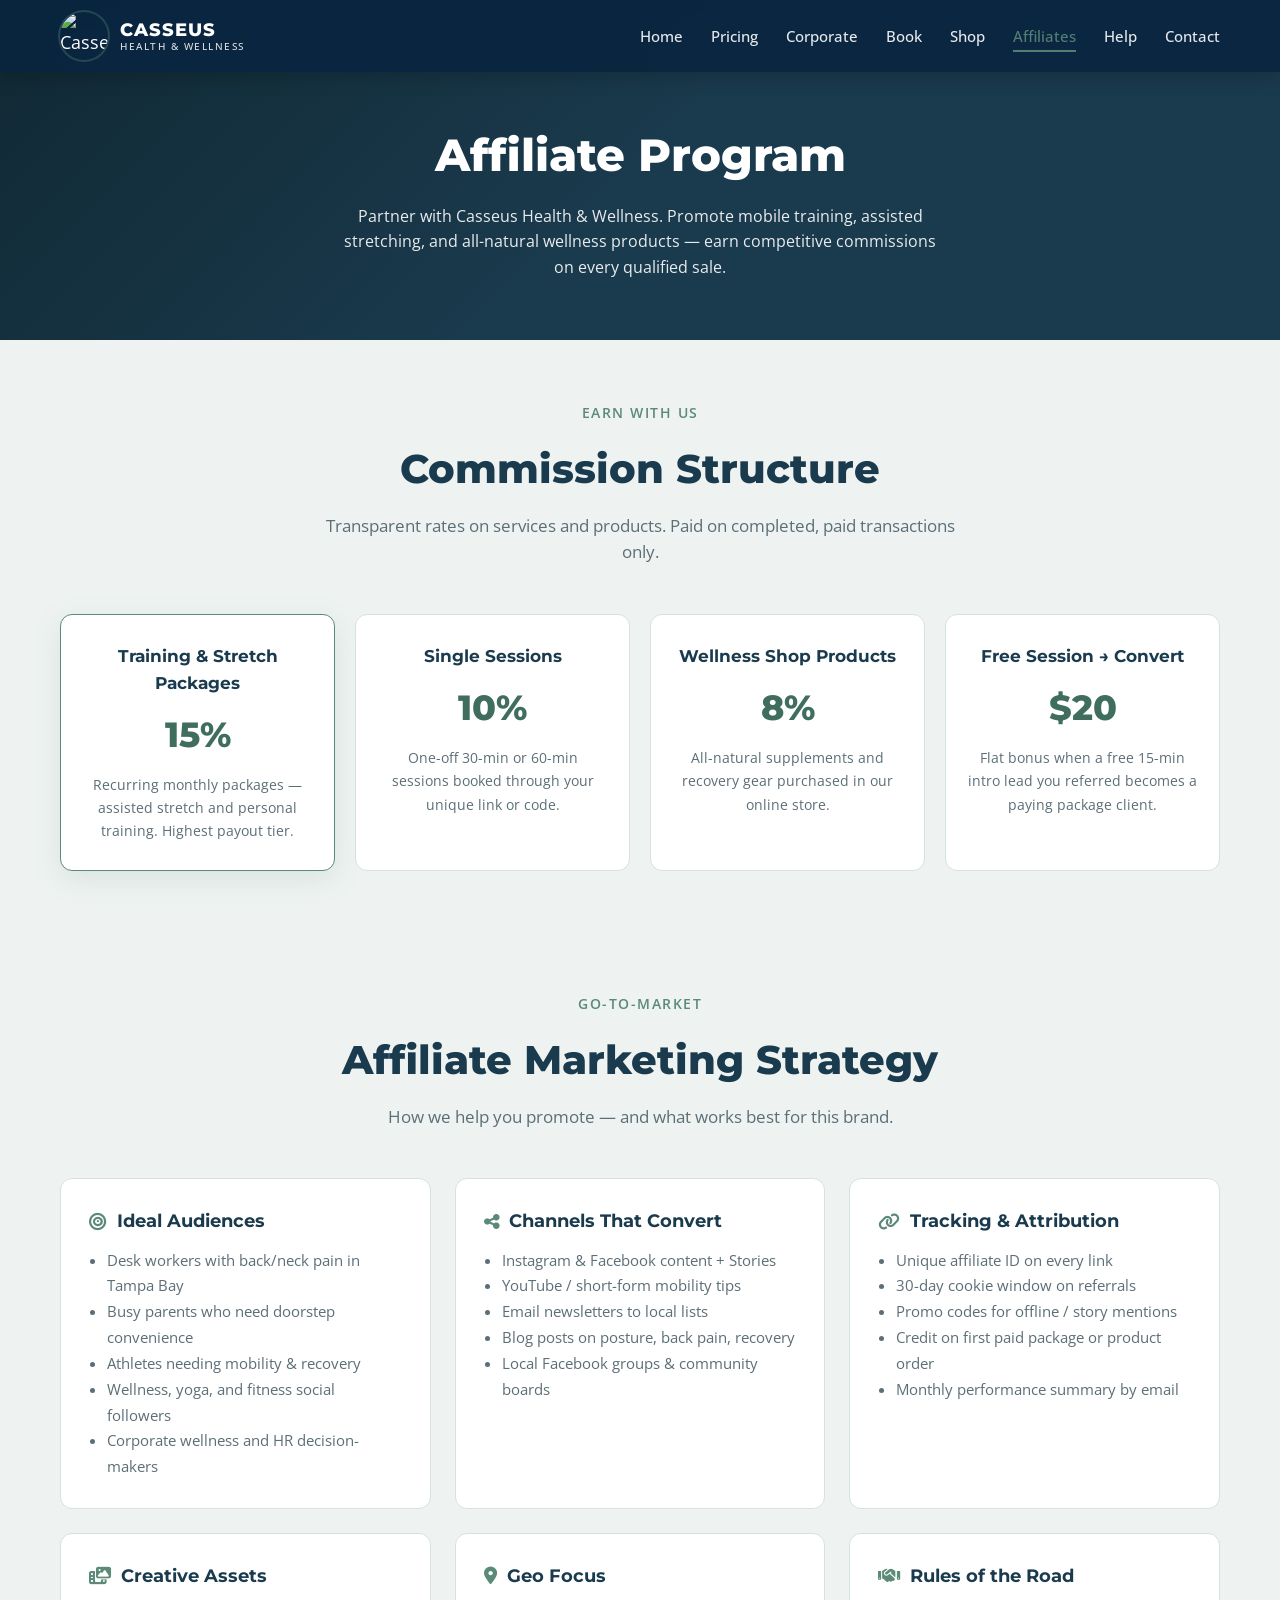
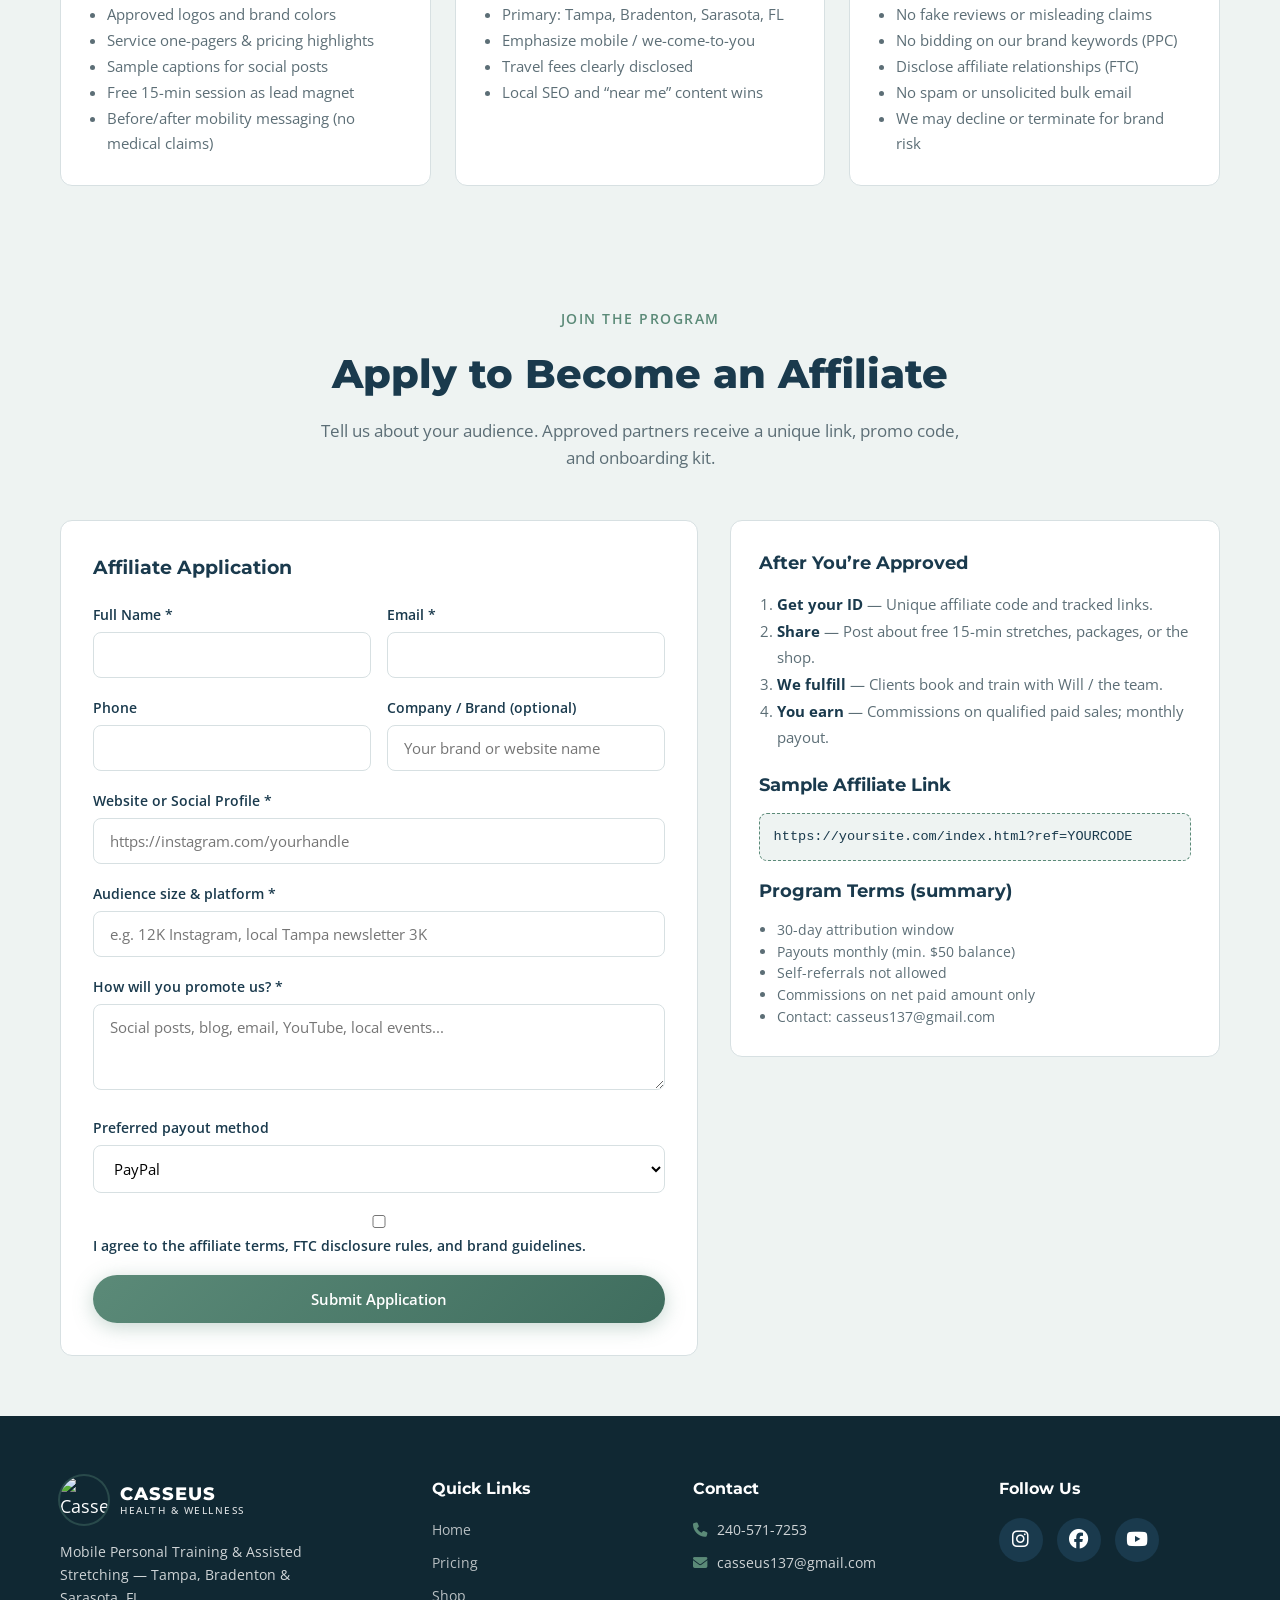
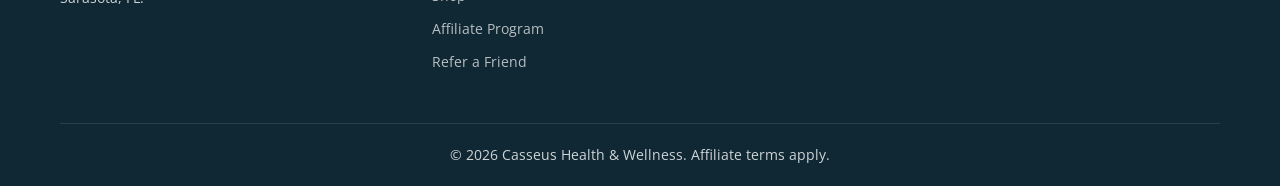
==== affiliate.html @ 6f996c91 "Add files via upload" ====
<!DOCTYPE html>
<html lang="en">
<head>
  <meta charset="UTF-8">
  <meta name="viewport" content="width=device-width, initial-scale=1.0">
  <meta name="theme-color" content="#1a3a4d">
  <title>Affiliate Program | Casseus Health & Wellness</title>
  <meta name="description" content="Join the Casseus Health & Wellness affiliate program. Earn commissions promoting mobile personal training, assisted stretching, and wellness products.">
  <style id="critical-css">
:root{--navy:#1a3a4d;--navy-dark:#102833;--teal:#5b8a78;--teal-dark:#3f6d5e;--green:#6b9a82;--white:#fff;--off-white:#eef3f2;--gray:#64748b;--radius:12px}
*{margin:0;padding:0;box-sizing:border-box}
body{font-family:'Open Sans',system-ui,sans-serif;color:var(--navy);background:var(--off-white);line-height:1.6}
h1,h2,h3,.logo-main{font-family:Montserrat,system-ui,sans-serif}
.container{max-width:1200px;margin:0 auto;padding:0 20px}
.header{position:fixed;top:0;left:0;right:0;z-index:1000;background:rgba(10,37,64,.95);backdrop-filter:blur(12px)}
.header-inner{display:flex;align-items:center;justify-content:space-between;height:72px}
.logo{display:flex;align-items:center;gap:12px;text-decoration:none;color:var(--white)}
.logo-icon{width:42px;height:42px;background:linear-gradient(135deg,var(--teal),var(--green));border-radius:50%;display:flex;align-items:center;justify-content:center}
.logo-main{font-weight:800;font-size:1.15rem;letter-spacing:1px}
.logo-sub{font-size:.65rem;letter-spacing:1.5px;opacity:.85}
.nav{display:flex;gap:20px}
.nav a{color:var(--white);text-decoration:none;font-weight:500;font-size:.9rem}
.nav-toggle{display:none;background:none;border:none;color:var(--white);font-size:1.4rem;cursor:pointer}
@media (max-width:900px){
.nav{display:none;position:absolute;top:72px;left:0;right:0;background:var(--navy);flex-direction:column;padding:20px;gap:16px}
.nav.open{display:flex}
.nav-toggle{display:block}
}
  </style>
  <link rel="preload" href="styles.css" as="style" onload="this.onload=null;this.rel='stylesheet'">
  <noscript><link rel="stylesheet" href="styles.css"></noscript>
  <script>
  (function(){
    var href='styles.css';
    var link=document.querySelector('link[rel="preload"][href="'+href+'"]');
    if(link && !('onload' in link)){
      var l=document.createElement('link');l.rel='stylesheet';l.href=href;document.head.appendChild(l);
    }
  })();
  </script>
  <link rel="preconnect" href="https://fonts.googleapis.com">
  <link rel="preconnect" href="https://fonts.gstatic.com" crossorigin>
  <link rel="preload" href="https://fonts.googleapis.com/css2?family=Montserrat:wght@400;500;600;700;800&family=Open+Sans:wght@400;500;600&display=swap" as="style" onload="this.onload=null;this.rel='stylesheet'">
  <link rel="preload" href="https://cdnjs.cloudflare.com/ajax/libs/font-awesome/6.5.1/css/all.min.css" as="style" onload="this.onload=null;this.rel='stylesheet'">
  <noscript>
    <link href="https://fonts.googleapis.com/css2?family=Montserrat:wght@400;500;600;700;800&family=Open+Sans:wght@400;500;600&display=swap" rel="stylesheet">
    <link rel="stylesheet" href="https://cdnjs.cloudflare.com/ajax/libs/font-awesome/6.5.1/css/all.min.css">
  </noscript>
  <script>
    /* Async CSS fallback when link.onload is not supported */
    (function() {
      function loadStylesheet(href) {
        var l = document.createElement('link');
        l.rel = 'stylesheet';
        l.href = href;
        document.head.appendChild(l);
      }
      var supportsOnload = false;
      try {
        supportsOnload = 'onload' in document.createElement('link');
      } catch (e) {}
      if (!supportsOnload) {
        loadStylesheet('https://fonts.googleapis.com/css2?family=Montserrat:wght@400;500;600;700;800&family=Open+Sans:wght@400;500;600&display=swap');
        loadStylesheet('https://cdnjs.cloudflare.com/ajax/libs/font-awesome/6.5.1/css/all.min.css');
      }
    })();
  </script>
  <style>
    .aff-hero {
      background: linear-gradient(135deg, var(--navy-dark) 0%, var(--navy) 50%, #1a3a4d 100%);
      color: white;
      padding: 120px 0 60px;
      text-align: center;
    }
    .aff-hero h1 { font-size: clamp(2rem, 4vw, 2.8rem); font-weight: 800; margin-bottom: 12px; }
    .aff-hero p { opacity: 0.9; max-width: 600px; margin: 0 auto; }
    .aff-section { padding: 60px 0; }
    .aff-section.alt { background: var(--off-white); }
    .comm-grid {
      display: grid;
      grid-template-columns: repeat(auto-fit, minmax(240px, 1fr));
      gap: 20px;
      margin-top: 32px;
    }
    .comm-card {
      background: white;
      border-radius: var(--radius);
      padding: 28px 22px;
      border: 1px solid var(--gray-light);
      text-align: center;
      transition: var(--transition);
    }
    .comm-card:hover { transform: translateY(-4px); box-shadow: var(--shadow); }
    .comm-card.featured {
      border-color: var(--teal);
      box-shadow: 0 8px 28px rgba(91,138,120,0.15);
    }
    .comm-pct {
      font-family: 'Montserrat', sans-serif;
      font-size: 2.2rem;
      font-weight: 800;
      color: var(--teal-dark);
      margin: 10px 0;
    }
    .comm-card h3 { font-size: 1.05rem; margin-bottom: 6px; }
    .comm-card p { font-size: 0.9rem; color: var(--gray); margin: 0; }
    .strategy-grid {
      display: grid;
      grid-template-columns: repeat(auto-fit, minmax(280px, 1fr));
      gap: 24px;
      margin-top: 32px;
    }
    .strategy-card {
      background: white;
      border-radius: var(--radius);
      padding: 28px;
      border: 1px solid var(--gray-light);
    }
    .strategy-card h3 {
      font-size: 1.1rem;
      margin-bottom: 12px;
      display: flex;
      align-items: center;
      gap: 10px;
    }
    .strategy-card h3 i { color: var(--teal); }
    .strategy-card ul {
      margin: 0;
      padding-left: 18px;
      color: var(--gray);
      font-size: 0.95rem;
      line-height: 1.7;
    }
    .aff-form-wrap {
      display: grid;
      grid-template-columns: 1.3fr 1fr;
      gap: 32px;
      margin-top: 32px;
      align-items: start;
    }
    .aff-form {
      background: white;
      border-radius: var(--radius);
      padding: 32px;
      border: 1px solid var(--gray-light);
    }
    .aff-form h3 { margin-bottom: 20px; }
    .aff-sidebar {
      background: white;
      border-radius: var(--radius);
      padding: 28px;
      border: 1px solid var(--gray-light);
    }
    .aff-sidebar h3 { margin-bottom: 14px; font-size: 1.1rem; }
    .aff-sidebar ol {
      margin: 0 0 20px 18px;
      color: var(--gray);
      font-size: 0.95rem;
      line-height: 1.75;
    }
    .aff-sidebar ol strong { color: var(--navy); }
    .terms-list {
      font-size: 0.85rem;
      color: var(--gray);
      line-height: 1.6;
      margin: 0;
      padding-left: 18px;
    }
    .link-box {
      background: var(--off-white);
      border-radius: 8px;
      padding: 12px 14px;
      font-family: monospace;
      font-size: 0.85rem;
      word-break: break-all;
      border: 1px dashed var(--teal);
      margin: 8px 0 16px;
    }
    @media (max-width: 900px) {
      .aff-form-wrap { grid-template-columns: 1fr; }
    }
  </style>
</head>
<body>
  <header class="header scrolled">
    <div class="container header-inner">
      <a href="index.html" class="logo">
        <div class="logo-icon">
          <img src="assets/logo.jpg" alt="Casseus Health & Wellness logo">
        </div>
        <div class="logo-text">
          <span class="logo-main">CASSEUS</span>
          <span class="logo-sub">HEALTH & WELLNESS</span>
        </div>
      </a>
      <nav class="nav" id="nav">
        <a href="index.html#home">Home</a>
        <a href="index.html#pricing">Pricing</a>
        <a href="index.html#corporate">Corporate</a>
        <a href="index.html#booking">Book</a>
        <a href="store.html">Shop</a>
        <a href="affiliate.html" class="active-page" style="color:var(--teal);">Affiliates</a>
        <a href="index.html#questions">Help</a>
        <a href="index.html#contact">Contact</a>
      </nav>
      <button class="nav-toggle" id="navToggle" aria-label="Toggle menu"><i class="fas fa-bars"></i></button>
    </div>
  </header>

  <section class="aff-hero">
    <div class="container">
      <h1>Affiliate Program</h1>
      <p>Partner with Casseus Health & Wellness. Promote mobile training, assisted stretching, and all-natural wellness products — earn competitive commissions on every qualified sale.</p>
    </div>
  </section>

  <!-- Commissions -->
  <section class="aff-section">
    <div class="container">
      <div class="section-header">
        <span class="section-tag">Earn With Us</span>
        <h2>Commission Structure</h2>
        <p>Transparent rates on services and products. Paid on completed, paid transactions only.</p>
      </div>
      <div class="comm-grid">
        <div class="comm-card featured">
          <h3>Training & Stretch Packages</h3>
          <div class="comm-pct">15%</div>
          <p>Recurring monthly packages — assisted stretch and personal training. Highest payout tier.</p>
        </div>
        <div class="comm-card">
          <h3>Single Sessions</h3>
          <div class="comm-pct">10%</div>
          <p>One-off 30-min or 60-min sessions booked through your unique link or code.</p>
        </div>
        <div class="comm-card">
          <h3>Wellness Shop Products</h3>
          <div class="comm-pct">8%</div>
          <p>All-natural supplements and recovery gear purchased in our online store.</p>
        </div>
        <div class="comm-card">
          <h3>Free Session → Convert</h3>
          <div class="comm-pct">$20</div>
          <p>Flat bonus when a free 15-min intro lead you referred becomes a paying package client.</p>
        </div>
      </div>
    </div>
  </section>

  <!-- Strategy -->
  <section class="aff-section alt">
    <div class="container">
      <div class="section-header">
        <span class="section-tag">Go-To-Market</span>
        <h2>Affiliate Marketing Strategy</h2>
        <p>How we help you promote — and what works best for this brand.</p>
      </div>
      <div class="strategy-grid">
        <div class="strategy-card">
          <h3><i class="fas fa-bullseye"></i> Ideal Audiences</h3>
          <ul>
            <li>Desk workers with back/neck pain in Tampa Bay</li>
            <li>Busy parents who need doorstep convenience</li>
            <li>Athletes needing mobility & recovery</li>
            <li>Wellness, yoga, and fitness social followers</li>
            <li>Corporate wellness and HR decision-makers</li>
          </ul>
        </div>
        <div class="strategy-card">
          <h3><i class="fas fa-share-alt"></i> Channels That Convert</h3>
          <ul>
            <li>Instagram & Facebook content + Stories</li>
            <li>YouTube / short-form mobility tips</li>
            <li>Email newsletters to local lists</li>
            <li>Blog posts on posture, back pain, recovery</li>
            <li>Local Facebook groups & community boards</li>
          </ul>
        </div>
        <div class="strategy-card">
          <h3><i class="fas fa-link"></i> Tracking & Attribution</h3>
          <ul>
            <li>Unique affiliate ID on every link</li>
            <li>30-day cookie window on referrals</li>
            <li>Promo codes for offline / story mentions</li>
            <li>Credit on first paid package or product order</li>
            <li>Monthly performance summary by email</li>
          </ul>
        </div>
        <div class="strategy-card">
          <h3><i class="fas fa-photo-video"></i> Creative Assets</h3>
          <ul>
            <li>Approved logos and brand colors</li>
            <li>Service one-pagers & pricing highlights</li>
            <li>Sample captions for social posts</li>
            <li>Free 15-min session as lead magnet</li>
            <li>Before/after mobility messaging (no medical claims)</li>
          </ul>
        </div>
        <div class="strategy-card">
          <h3><i class="fas fa-map-marker-alt"></i> Geo Focus</h3>
          <ul>
            <li>Primary: Tampa, Bradenton, Sarasota, FL</li>
            <li>Emphasize mobile / we-come-to-you</li>
            <li>Travel fees clearly disclosed</li>
            <li>Local SEO and “near me” content wins</li>
          </ul>
        </div>
        <div class="strategy-card">
          <h3><i class="fas fa-handshake"></i> Rules of the Road</h3>
          <ul>
            <li>No fake reviews or misleading claims</li>
            <li>No bidding on our brand keywords (PPC)</li>
            <li>Disclose affiliate relationships (FTC)</li>
            <li>No spam or unsolicited bulk email</li>
            <li>We may decline or terminate for brand risk</li>
          </ul>
        </div>
      </div>
    </div>
  </section>

  <!-- Apply -->
  <section class="aff-section" id="apply">
    <div class="container">
      <div class="section-header">
        <span class="section-tag">Join the Program</span>
        <h2>Apply to Become an Affiliate</h2>
        <p>Tell us about your audience. Approved partners receive a unique link, promo code, and onboarding kit.</p>
      </div>

      <div class="aff-form-wrap">
        <form id="affiliateForm" class="aff-form">
          <h3>Affiliate Application</h3>
          <div class="form-row">
            <div class="form-group">
              <label for="affName">Full Name *</label>
              <input type="text" id="affName" required>
            </div>
            <div class="form-group">
              <label for="affEmail">Email *</label>
              <input type="email" id="affEmail" required>
            </div>
          </div>
          <div class="form-row">
            <div class="form-group">
              <label for="affPhone">Phone</label>
              <input type="tel" id="affPhone">
            </div>
            <div class="form-group">
              <label for="affCompany">Company / Brand (optional)</label>
              <input type="text" id="affCompany" placeholder="Your brand or website name">
            </div>
          </div>
          <div class="form-group">
            <label for="affWebsite">Website or Social Profile *</label>
            <input type="url" id="affWebsite" required placeholder="https://instagram.com/yourhandle">
          </div>
          <div class="form-group">
            <label for="affAudience">Audience size & platform *</label>
            <input type="text" id="affAudience" required placeholder="e.g. 12K Instagram, local Tampa newsletter 3K">
          </div>
          <div class="form-group">
            <label for="affPromote">How will you promote us? *</label>
            <textarea id="affPromote" rows="3" required placeholder="Social posts, blog, email, YouTube, local events..."></textarea>
          </div>
          <div class="form-group">
            <label for="affPayment">Preferred payout method</label>
            <select id="affPayment">
              <option value="PayPal">PayPal</option>
              <option value="Venmo">Venmo</option>
              <option value="Zelle">Zelle</option>
              <option value="Check">Check by mail</option>
            </select>
          </div>
          <div class="form-group">
            <label>
              <input type="checkbox" id="affAgree" required>
              I agree to the affiliate terms, FTC disclosure rules, and brand guidelines.
            </label>
          </div>
          <button type="submit" class="btn btn-primary btn-block">Submit Application</button>
        </form>

        <div class="aff-sidebar">
          <h3>After You’re Approved</h3>
          <ol>
            <li><strong>Get your ID</strong> — Unique affiliate code and tracked links.</li>
            <li><strong>Share</strong> — Post about free 15-min stretches, packages, or the shop.</li>
            <li><strong>We fulfill</strong> — Clients book and train with Will / the team.</li>
            <li><strong>You earn</strong> — Commissions on qualified paid sales; monthly payout.</li>
          </ol>
          <h3>Sample Affiliate Link</h3>
          <div class="link-box" id="sampleLink">https://yoursite.com/index.html?ref=YOURCODE</div>
          <h3>Program Terms (summary)</h3>
          <ul class="terms-list">
            <li>30-day attribution window</li>
            <li>Payouts monthly (min. $50 balance)</li>
            <li>Self-referrals not allowed</li>
            <li>Commissions on net paid amount only</li>
            <li>Contact: casseus137@gmail.com</li>
          </ul>
        </div>
      </div>
    </div>
  </section>

  <footer class="footer">
    <div class="container">
      <div class="footer-grid">
        <div class="footer-brand">
          <div class="logo">
            <div class="logo-icon">
          <img src="assets/logo.jpg" alt="Casseus Health & Wellness logo">
        </div>
            <div class="logo-text">
              <span class="logo-main">CASSEUS</span>
              <span class="logo-sub">HEALTH & WELLNESS</span>
            </div>
          </div>
          <p>Mobile Personal Training & Assisted Stretching — Tampa, Bradenton & Sarasota, FL.</p>
        </div>
        <div class="footer-links">
          <h4>Quick Links</h4>
          <a href="index.html">Home</a>
          <a href="index.html#pricing">Pricing</a>
          <a href="store.html">Shop</a>
          <a href="affiliate.html">Affiliate Program</a>
          <a href="index.html#referral">Refer a Friend</a>
        </div>
        <div class="footer-contact">
          <h4>Contact</h4>
          <p><i class="fas fa-phone"></i> <a href="tel:2405717253">240-571-7253</a></p>
          <p><i class="fas fa-envelope"></i> <a href="mailto:casseus137@gmail.com">casseus137@gmail.com</a></p>
        </div>
        <div class="footer-social">
          <h4>Follow Us</h4>
          <div class="social-links">
            <a href="https://www.instagram.com/casseus_healthwellness" target="_blank" rel="noopener"><i class="fab fa-instagram"></i></a>
            <a href="https://www.facebook.com/share/14dT8uuVjNz/" target="_blank" rel="noopener"><i class="fab fa-facebook"></i></a>
            <a href="https://youtube.com/@willcasseus576" target="_blank" rel="noopener"><i class="fab fa-youtube"></i></a>
          </div>
        </div>
      </div>
      <div class="footer-bottom">
        <p>&copy; 2026 Casseus Health & Wellness. Affiliate terms apply.</p>
      </div>
    </div>
  </footer>

  <div class="toast" id="toast"></div>

  <script>
  (function () {
    const navToggle = document.getElementById('navToggle');
    const nav = document.getElementById('nav');
    if (navToggle) navToggle.addEventListener('click', () => nav.classList.toggle('open'));

    function showToast(msg, type) {
      const t = document.getElementById('toast');
      t.textContent = msg;
      t.className = 'toast show ' + (type || 'success');
      setTimeout(() => t.classList.remove('show'), 4000);
    }

    // Capture ?ref= on any page visit (store for attribution)
    const params = new URLSearchParams(window.location.search);
    const ref = params.get('ref');
    if (ref) {
      localStorage.setItem('casseus_affiliate_ref', ref);
      localStorage.setItem('casseus_affiliate_ref_time', Date.now().toString());
    }

    const form = document.getElementById('affiliateForm');
    form.addEventListener('submit', function (e) {
      e.preventDefault();
      if (!document.getElementById('affAgree').checked) {
        showToast('Please agree to the affiliate terms.', 'error');
        return;
      }
      const name = document.getElementById('affName').value.trim();
      const email = document.getElementById('affEmail').value.trim();
      const code = (name.replace(/[^a-zA-Z]/g, '').substring(0, 5) + Math.random().toString(36).substring(2, 5)).toUpperCase();

      const app = {
        name,
        email,
        phone: document.getElementById('affPhone').value.trim(),
        company: document.getElementById('affCompany').value.trim(),
        website: document.getElementById('affWebsite').value.trim(),
        audience: document.getElementById('affAudience').value.trim(),
        promote: document.getElementById('affPromote').value.trim(),
        payment: document.getElementById('affPayment').value,
        affiliateCode: code,
        status: 'pending_review',
        appliedAt: new Date().toISOString()
      };

      const apps = JSON.parse(localStorage.getItem('casseus_affiliate_apps') || '[]');
      apps.push(app);
      localStorage.setItem('casseus_affiliate_apps', JSON.stringify(apps));

      document.getElementById('sampleLink').textContent =
        window.location.origin + window.location.pathname.replace('affiliate.html', 'index.html') + '?ref=' + code;

      form.reset();
      showToast('Application submitted! Your provisional code is ' + code + '. We’ll review and email ' + email + '.');
    });
  })();
  </script>
</body>
</html>
---- styles.css ----
:root {
  --navy: #1a3a4d;
  --navy-dark: #102833;
  --navy-light: #2c5163;
  --teal: #5b8a78;
  --teal-dark: #3f6d5e;
  --green: #6b9a82;
  --lime: #8fb89c;
  --white: #ffffff;
  --off-white: #eef3f2;
  --gray: #5c6e76;
  --gray-light: #d7e0e2;
  --red: #ef4444;
  --shadow: 0 10px 40px rgba(16, 40, 51, 0.16);
  --radius: 12px;
  --transition: all 0.3s ease;
}

* {
  margin: 0;
  padding: 0;
  box-sizing: border-box;
}

html {
  scroll-behavior: smooth;
  scroll-padding-top: 88px;
}

body {
  font-family: 'Open Sans', system-ui, sans-serif;
  color: var(--navy);
  background: var(--off-white);
  line-height: 1.6;
  overflow-x: hidden;
}

h1, h2, h3, h4, .logo-main, .price-amount, .stat-num {
  font-family: 'Montserrat', sans-serif;
}

.container {
  max-width: 1200px;
  margin: 0 auto;
  padding: 0 20px;
}

/* Header */
.header {
  position: fixed;
  top: 0;
  left: 0;
  right: 0;
  z-index: 1000;
  background: rgba(10, 37, 64, 0.95);
  backdrop-filter: blur(12px);
  transition: var(--transition);
}

.header.scrolled {
  box-shadow: 0 4px 20px rgba(0,0,0,0.2);
}

.header-inner {
  display: flex;
  align-items: center;
  justify-content: space-between;
  height: 72px;
}

.logo {
  display: flex;
  align-items: center;
  gap: 12px;
  text-decoration: none;
  color: var(--white);
}

.logo-icon {
  width: 48px;
  height: 48px;
  background: transparent;
  border-radius: 50%;
  display: flex;
  align-items: center;
  justify-content: center;
  font-size: 1.1rem;
  overflow: hidden;
  flex-shrink: 0;
  box-shadow: 0 0 0 2px rgba(91, 138, 120, 0.35);
}
.logo-icon img {
  width: 100%;
  height: 100%;
  object-fit: cover;
  display: block;
}

.logo-text {
  display: flex;
  flex-direction: column;
  line-height: 1.15;
}

.logo-main {
  font-weight: 800;
  font-size: 1.15rem;
  letter-spacing: 1px;
}

.logo-sub {
  font-size: 0.65rem;
  letter-spacing: 1.5px;
  opacity: 0.85;
  font-weight: 500;
}

.nav {
  display: flex;
  gap: 28px;
}

.nav a {
  color: var(--white);
  text-decoration: none;
  font-weight: 500;
  font-size: 0.95rem;
  opacity: 0.9;
  transition: var(--transition);
  position: relative;
}

.nav a:hover {
  opacity: 1;
  color: var(--teal);
}

.nav a::after {
  content: '';
  position: absolute;
  bottom: -4px;
  left: 0;
  width: 0;
  height: 2px;
  background: var(--teal);
  transition: width 0.3s;
}

.nav a.active-page {
  color: var(--teal);
}
.nav a.active-page::after {
  width: 100%;
}

.nav a:hover::after {
  width: 100%;
}

.nav-toggle {
  display: none;
  background: none;
  border: none;
  color: var(--white);
  font-size: 1.4rem;
  cursor: pointer;
}

/* Hero */
.hero {
  min-height: 100vh;
  background: linear-gradient(135deg, var(--navy-dark) 0%, var(--navy) 50%, #1a3a4d 100%);
  display: flex;
  align-items: center;
  position: relative;
  padding-top: 72px;
  overflow: hidden;
}

/* LCP: real <img> instead of CSS background — discoverable + preloadable */
.hero-bg-picture {
  position: absolute;
  top: 0;
  right: 0;
  width: 50%;
  height: 100%;
  margin: 0;
  z-index: 1;
  pointer-events: none;
}

.hero-bg-img {
  width: 100%;
  height: 100%;
  object-fit: cover;
  object-position: center;
  opacity: 0.15;
  mask-image: linear-gradient(to left, black, transparent);
  -webkit-mask-image: linear-gradient(to left, black, transparent);
}

.hero::before {
  content: none;
}

@media (max-width: 768px) {
  .hero-bg-picture {
    width: 100%;
    opacity: 1;
  }
  .hero-bg-img {
    opacity: 0.12;
    mask-image: linear-gradient(to top, black 20%, transparent 70%);
    -webkit-mask-image: linear-gradient(to top, black 20%, transparent 70%);
  }
}

.hero-content {
  position: relative;
  z-index: 2;
  max-width: 700px;
  padding: 60px 0;
}

.hero-badge {
  display: inline-block;
  background: rgba(91, 138, 120, 0.15);
  border: 1px solid rgba(91, 138, 120, 0.4);
  color: var(--teal);
  padding: 8px 16px;
  border-radius: 50px;
  font-size: 0.85rem;
  font-weight: 600;
  margin-bottom: 24px;
  letter-spacing: 0.5px;
}

.hero h1 {
  font-size: clamp(2.4rem, 5vw, 3.8rem);
  font-weight: 800;
  color: var(--white);
  line-height: 1.15;
  margin-bottom: 20px;
}

.highlight {
  color: var(--teal);
}

.hero-sub {
  font-size: 1.15rem;
  color: rgba(255,255,255,0.85);
  margin-bottom: 32px;
  max-width: 540px;
}

.hero-cta {
  display: flex;
  flex-wrap: wrap;
  gap: 16px;
  margin-bottom: 48px;
}

.btn {
  display: inline-flex;
  align-items: center;
  justify-content: center;
  gap: 8px;
  padding: 14px 28px;
  border-radius: 50px;
  font-weight: 600;
  font-size: 0.95rem;
  text-decoration: none;
  border: none;
  cursor: pointer;
  transition: var(--transition);
  font-family: inherit;
}

.btn-primary {
  background: linear-gradient(135deg, var(--teal), var(--teal-dark));
  color: var(--white);
  box-shadow: 0 4px 20px rgba(91, 138, 120, 0.35);
}

.btn-primary:hover {
  transform: translateY(-2px);
  box-shadow: 0 8px 30px rgba(91, 138, 120, 0.45);
}

.btn-outline {
  background: transparent;
  color: var(--white);
  border: 2px solid rgba(255,255,255,0.4);
}

.btn-outline:hover {
  border-color: var(--teal);
  color: var(--teal);
}

.btn-block {
  width: 100%;
}

.btn-lg {
  padding: 18px 40px;
  font-size: 1.1rem;
}

.hero-stats {
  display: flex;
  gap: 40px;
  flex-wrap: wrap;
}

.stat {
  display: flex;
  flex-direction: column;
}

.stat-num {
  font-size: 1.5rem;
  font-weight: 700;
  color: var(--teal);
}

.stat-label {
  font-size: 0.85rem;
  color: rgba(255,255,255,0.7);
}

/* Sections */
section {
  padding: 80px 0;
}

.section-header {
  text-align: center;
  max-width: 640px;
  margin: 0 auto 48px;
}

.section-tag {
  display: inline-block;
  color: var(--teal);
  font-weight: 600;
  font-size: 0.9rem;
  letter-spacing: 1.5px;
  text-transform: uppercase;
  margin-bottom: 12px;
}

.section-header h2 {
  font-size: clamp(1.8rem, 4vw, 2.5rem);
  font-weight: 800;
  color: var(--navy);
  margin-bottom: 12px;
}

.section-header p {
  color: var(--gray);
  font-size: 1.05rem;
}

/* Services */
.services {
  background: var(--white);
}

.services-grid {
  display: grid;
  grid-template-columns: repeat(auto-fit, minmax(300px, 1fr));
  gap: 24px;
}

.service-card {
  background: var(--off-white);
  border-radius: var(--radius);
  padding: 32px 28px;
  transition: var(--transition);
  border: 1px solid transparent;
}

.service-card:hover {
  transform: translateY(-6px);
  box-shadow: var(--shadow);
  border-color: rgba(91, 138, 120, 0.2);
  background: var(--white);
}

.service-icon {
  width: 56px;
  height: 56px;
  background: linear-gradient(135deg, rgba(91,138,120,0.15), rgba(76,175,80,0.15));
  border-radius: 14px;
  display: flex;
  align-items: center;
  justify-content: center;
  font-size: 1.4rem;
  color: var(--teal);
  margin-bottom: 20px;
}

.service-card h3 {
  font-size: 1.15rem;
  font-weight: 700;
  margin-bottom: 10px;
  color: var(--navy);
}

.service-card p {
  color: var(--gray);
  font-size: 0.95rem;
}

/* Promo */
.promo {
  background: linear-gradient(135deg, var(--navy) 0%, #1a3a4d 100%);
  color: var(--white);
  padding: 60px 0;
}

.promo-inner {
  display: grid;
  grid-template-columns: 1fr 1fr;
  gap: 40px;
  align-items: center;
}

.promo-content h2 {
  font-size: clamp(1.6rem, 3vw, 2.2rem);
  font-weight: 800;
  margin-bottom: 16px;
}

.promo-content p {
  opacity: 0.9;
  margin-bottom: 20px;
}

.promo-list {
  list-style: none;
  margin-bottom: 28px;
}

.promo-list li {
  display: flex;
  align-items: center;
  gap: 10px;
  margin-bottom: 10px;
  font-size: 0.95rem;
}

.promo-list i {
  color: var(--teal);
}

.promo-image picture { display: block; }
.promo-image img {
  width: 100%;
  border-radius: var(--radius);
  box-shadow: 0 20px 50px rgba(0,0,0,0.3);
}

/* Pricing */
.pricing {
  background: var(--off-white);
}

.travel-notice {
  display: flex;
  align-items: flex-start;
  gap: 16px;
  background: rgba(91, 138, 120, 0.08);
  border: 1px solid rgba(91, 138, 120, 0.25);
  border-radius: var(--radius);
  padding: 18px 24px;
  margin-bottom: 36px;
  font-size: 0.95rem;
}

.travel-notice i {
  color: var(--teal);
  font-size: 1.3rem;
  margin-top: 2px;
}

.travel-notice .free {
  color: var(--green);
  font-weight: 700;
}

.travel-notice .fee {
  color: var(--red);
  font-weight: 700;
}

.pricing-tabs {
  display: flex;
  flex-wrap: wrap;
  gap: 10px;
  justify-content: center;
  margin-bottom: 36px;
}

.tab-btn {
  padding: 12px 22px;
  border-radius: 50px;
  border: 2px solid var(--gray-light);
  background: var(--white);
  color: var(--navy);
  font-weight: 600;
  font-size: 0.9rem;
  cursor: pointer;
  transition: var(--transition);
  font-family: inherit;
}

.tab-btn:hover,
.tab-btn.active {
  background: var(--navy);
  color: var(--white);
  border-color: var(--navy);
}

.tab-content {
  display: none;
}

.tab-content.active {
  display: block;
  animation: fadeIn 0.4s ease;
}

@keyframes fadeIn {
  from { opacity: 0; transform: translateY(10px); }
  to { opacity: 1; transform: translateY(0); }
}

.tab-title {
  text-align: center;
  font-size: 1.25rem;
  margin-bottom: 28px;
  color: var(--navy);
}

.tab-title span {
  font-weight: 400;
  color: var(--gray);
  font-size: 0.95rem;
}

.pricing-grid {
  display: grid;
  grid-template-columns: repeat(auto-fit, minmax(220px, 1fr));
  gap: 20px;
  margin-bottom: 24px;
}

.price-card {
  background: var(--white);
  border-radius: var(--radius);
  padding: 28px 20px;
  text-align: center;
  border: 2px solid var(--gray-light);
  transition: var(--transition);
  position: relative;
}

.price-card:hover {
  border-color: var(--teal);
  transform: translateY(-4px);
  box-shadow: var(--shadow);
}

.price-card.popular {
  border-color: var(--teal);
  box-shadow: 0 8px 30px rgba(91, 138, 120, 0.2);
}

.popular-badge {
  position: absolute;
  top: -12px;
  left: 50%;
  transform: translateX(-50%);
  background: linear-gradient(135deg, var(--teal), var(--green));
  color: white;
  font-size: 0.75rem;
  font-weight: 700;
  padding: 4px 14px;
  border-radius: 20px;
  letter-spacing: 0.5px;
}

.price-freq {
  font-weight: 700;
  font-size: 1.1rem;
  color: var(--navy);
}

.price-label {
  color: var(--teal);
  font-weight: 600;
  font-size: 0.9rem;
  margin-bottom: 8px;
}

.price-sessions {
  font-size: 0.8rem;
  color: var(--gray);
  margin-bottom: 12px;
}

.price-amount {
  font-size: 2rem;
  font-weight: 800;
  color: var(--navy);
  line-height: 1.2;
}

.price-amount span {
  font-size: 0.95rem;
  font-weight: 500;
  color: var(--gray);
}

.price-per {
  font-size: 0.9rem;
  color: var(--gray);
  margin: 6px 0 10px;
}

.price-save {
  font-size: 0.85rem;
  font-weight: 600;
  color: var(--green);
  margin-bottom: 18px;
  min-height: 20px;
}

.price-card .btn {
  width: 100%;
  padding: 12px;
  font-size: 0.9rem;
}

.single-session {
  text-align: center;
  color: var(--gray);
  margin-top: 12px;
  font-size: 0.95rem;
}

.pricing-note {
  background: var(--white);
  border-radius: var(--radius);
  padding: 28px 32px;
  margin-top: 40px;
  border-left: 4px solid var(--teal);
}

.pricing-note h4 {
  margin-bottom: 16px;
  font-size: 1.1rem;
}

.pricing-note ul {
  list-style: none;
}

.pricing-note li {
  margin-bottom: 12px;
  padding-left: 0;
  font-size: 0.95rem;
  color: var(--gray);
}

.pricing-note strong {
  color: var(--navy);
}

/* Booking */
.booking {
  background: var(--white);
}

.booking-wrapper {
  display: grid;
  grid-template-columns: 1.4fr 1fr;
  gap: 32px;
  align-items: start;
}

.booking-form-card {
  background: var(--off-white);
  border-radius: var(--radius);
  padding: 36px;
  border: 1px solid var(--gray-light);
}

.form-group {
  margin-bottom: 18px;
}

.form-row {
  display: grid;
  grid-template-columns: 1fr 1fr;
  gap: 16px;
}

label {
  display: block;
  font-weight: 600;
  font-size: 0.9rem;
  margin-bottom: 6px;
  color: var(--navy);
}

input, select, textarea {
  width: 100%;
  padding: 12px 16px;
  border: 1.5px solid var(--gray-light);
  border-radius: 8px;
  font-size: 0.95rem;
  font-family: inherit;
  transition: var(--transition);
  background: var(--white);
}

input:focus, select:focus, textarea:focus {
  outline: none;
  border-color: var(--teal);
  box-shadow: 0 0 0 3px rgba(91, 138, 120, 0.15);
}

.travel-summary {
  background: rgba(91,138,120,0.1);
  border-radius: 8px;
  padding: 12px 16px;
  margin-bottom: 20px;
  font-size: 0.9rem;
  display: none;
}

.travel-summary.visible {
  display: block;
}

.payment-section {
  background: var(--white);
  border-radius: 8px;
  padding: 20px;
  margin-bottom: 20px;
  border: 1px solid var(--gray-light);
}

.payment-section h4 {
  margin-bottom: 8px;
}

.payment-note {
  font-size: 0.85rem;
  color: var(--gray);
  margin-bottom: 16px;
}

.booking-sidebar {
  display: flex;
  flex-direction: column;
  gap: 20px;
}

.sidebar-card {
  background: var(--off-white);
  border-radius: var(--radius);
  padding: 24px;
  border: 1px solid var(--gray-light);
}

.sidebar-card h3 {
  font-size: 1.05rem;
  margin-bottom: 16px;
  display: flex;
  align-items: center;
  gap: 8px;
}

.sidebar-card h3 i {
  color: var(--teal);
}

.empty-state {
  color: var(--gray);
  font-size: 0.9rem;
}

.booking-item {
  background: var(--white);
  border-radius: 8px;
  padding: 14px;
  margin-bottom: 10px;
  border-left: 3px solid var(--teal);
  font-size: 0.9rem;
}

.booking-item strong {
  display: block;
  margin-bottom: 4px;
}

.booking-item .meta {
  color: var(--gray);
  font-size: 0.85rem;
}

.avail-notes {
  list-style: none;
  font-size: 0.9rem;
  color: var(--gray);
}

.avail-notes li {
  padding: 6px 0;
  border-bottom: 1px solid var(--gray-light);
}

.avail-notes li:last-child {
  border-bottom: none;
}

.contact-card a {
  color: var(--navy);
  text-decoration: none;
  font-weight: 500;
}

.contact-card a:hover {
  color: var(--teal);
}

.contact-card p {
  margin-bottom: 8px;
}

/* About */
.about {
  background: var(--off-white);
}

.about-grid {
  display: grid;
  grid-template-columns: 1fr 1fr;
  gap: 48px;
  align-items: center;
}

.about-content .section-tag {
  display: block;
}

.about-content h2 {
  font-size: 2.2rem;
  font-weight: 800;
  margin-bottom: 4px;
}

.about-title {
  color: var(--teal);
  font-weight: 600;
  margin-bottom: 20px;
}

.about-content p {
  color: var(--gray);
  margin-bottom: 16px;
}

.about-creds {
  display: flex;
  flex-direction: column;
  gap: 8px;
  margin: 24px 0;
  font-size: 0.9rem;
  font-weight: 500;
}

.about-creds i {
  color: var(--teal);
  margin-right: 8px;
}

.social-links {
  display: flex;
  gap: 14px;
}

.social-links a {
  width: 44px;
  height: 44px;
  border-radius: 50%;
  background: var(--navy);
  color: var(--white);
  display: flex;
  align-items: center;
  justify-content: center;
  font-size: 1.2rem;
  transition: var(--transition);
  text-decoration: none;
}

.social-links a:hover {
  background: var(--teal);
  transform: translateY(-3px);
}

.about-images {
  position: relative;
}

.about-img {
  border-radius: var(--radius);
  box-shadow: var(--shadow);
}

.about-img.main {
  width: 100%;
  max-height: 520px;
  object-fit: cover;
  object-position: center 20%;
}

.about-img.secondary {
  position: absolute;
  bottom: -30px;
  left: -30px;
  width: 45%;
  border: 4px solid var(--white);
}

/* Corporate */
.corporate {
  background: var(--white);
  padding: 70px 0;
}
.corp-grid {
  display: grid;
  grid-template-columns: repeat(3, 1fr);
  gap: 24px;
}
.corp-card {
  background: var(--off-white);
  border-radius: var(--radius);
  padding: 28px 24px;
  border: 1px solid var(--gray-light);
  position: relative;
}
.corp-card.featured {
  border-color: var(--teal);
  box-shadow: 0 8px 28px rgba(91, 138, 120, 0.12);
}
.corp-badge {
  position: absolute;
  top: 12px;
  right: 12px;
  background: var(--teal);
  color: white;
  font-size: 0.7rem;
  font-weight: 700;
  padding: 4px 10px;
  border-radius: 20px;
}
.corp-icon {
  width: 48px;
  height: 48px;
  border-radius: 50%;
  background: linear-gradient(135deg, rgba(91,138,120,0.15), rgba(76,175,80,0.15));
  display: flex;
  align-items: center;
  justify-content: center;
  color: var(--teal);
  font-size: 1.2rem;
  margin-bottom: 14px;
}
.corp-card h3 { font-size: 1.15rem; margin-bottom: 6px; color: var(--navy); }
.corp-sub { font-size: 0.9rem; color: var(--gray); margin-bottom: 14px; }
.corp-list { margin: 0 0 14px 18px; font-size: 0.9rem; color: var(--navy); line-height: 1.7; }
.corp-note { font-size: 0.85rem; color: var(--gray); margin: 0; }
.corp-form {
  background: var(--off-white);
  border-radius: var(--radius);
  padding: 32px;
  border: 1px solid var(--gray-light);
  max-width: 800px;
  margin-left: auto;
  margin-right: auto;
}
.corp-form h3 { margin-bottom: 20px; }

/* Free stretch QR */
.free-stretch-qr {
  background: linear-gradient(135deg, #061828, var(--navy));
  color: white;
  padding: 60px 0;
}
.qr-wrapper {
  display: grid;
  grid-template-columns: 1.4fr 1fr;
  gap: 40px;
  align-items: center;
}
.qr-copy .section-tag { color: var(--teal); }
.qr-copy h2 { color: white; margin-bottom: 12px; }
.qr-copy p { opacity: 0.9; margin-bottom: 16px; }
.qr-benefits { list-style: none; margin: 0 0 24px; padding: 0; }
.qr-benefits li { margin-bottom: 8px; font-size: 0.95rem; }
.qr-benefits i { color: var(--teal); margin-right: 8px; }
.qr-card {
  background: white;
  color: var(--navy);
  border-radius: 16px;
  padding: 24px;
  text-align: center;
  box-shadow: 0 12px 40px rgba(0,0,0,0.25);
}
.qr-card img { display: block; margin: 0 auto 12px; border-radius: 8px; }
.qr-label { font-weight: 700; margin-bottom: 4px; }
.qr-url { font-size: 0.75rem; color: var(--gray); word-break: break-all; margin: 0; }

.renewal-banner {
  background: linear-gradient(135deg, rgba(91,138,120,0.12), rgba(76,175,80,0.1));
  border: 1px solid rgba(91,138,120,0.35);
  border-radius: 10px;
  padding: 14px 16px;
  margin-bottom: 16px;
  font-size: 0.9rem;
  color: var(--navy);
}
.assistant-tip {
  background: rgba(10,37,64,0.06);
  border-left: 3px solid var(--teal);
  padding: 12px 14px;
  margin-bottom: 16px;
  font-size: 0.9rem;
  color: var(--navy);
  border-radius: 0 8px 8px 0;
}
.star-rating { display: flex; gap: 6px; margin-top: 6px; }
.star-rating button {
  background: none;
  border: none;
  font-size: 1.8rem;
  color: #cbd5e1;
  cursor: pointer;
  padding: 0;
  line-height: 1;
}
.star-rating button.active,
.star-rating button:hover { color: #f59e0b; }

@media (max-width: 900px) {
  .corp-grid { grid-template-columns: 1fr; }
  .qr-wrapper { grid-template-columns: 1fr; }
}

/* Referral Program */
.referral {
  background: var(--off-white);
}

.referral-rewards {
  display: grid;
  grid-template-columns: repeat(3, 1fr);
  gap: 20px;
  margin-bottom: 40px;
}

.reward-card {
  background: var(--white);
  border-radius: var(--radius);
  padding: 28px 22px;
  text-align: center;
  border: 1px solid var(--gray-light);
  transition: var(--transition);
}

.reward-card.highlight {
  border-color: var(--teal);
  box-shadow: 0 8px 28px rgba(91, 138, 120, 0.15);
}

.reward-card:hover {
  transform: translateY(-4px);
  box-shadow: var(--shadow);
}

.reward-icon {
  width: 52px;
  height: 52px;
  margin: 0 auto 14px;
  background: linear-gradient(135deg, rgba(91,138,120,0.15), rgba(76,175,80,0.15));
  border-radius: 50%;
  display: flex;
  align-items: center;
  justify-content: center;
  font-size: 1.3rem;
  color: var(--teal);
}

.reward-card h3 {
  font-size: 1rem;
  margin-bottom: 8px;
  color: var(--navy);
}

.reward-amount {
  font-family: 'Montserrat', sans-serif;
  font-size: 1.6rem;
  font-weight: 800;
  color: var(--teal-dark);
  margin-bottom: 10px;
}

.reward-card p:last-child {
  font-size: 0.9rem;
  color: var(--gray);
  margin: 0;
}

.referral-form-wrapper {
  display: grid;
  grid-template-columns: 1.4fr 1fr;
  gap: 32px;
  align-items: start;
}

.referral-form {
  background: var(--white);
  border-radius: var(--radius);
  padding: 32px;
  border: 1px solid var(--gray-light);
}

.referral-form h3 {
  margin-bottom: 20px;
  font-size: 1.2rem;
}

.referral-divider {
  border: none;
  border-top: 1px solid var(--gray-light);
  margin: 20px 0;
}

.referral-terms {
  font-size: 0.8rem;
  color: var(--gray);
  margin-top: 14px;
  text-align: center;
  line-height: 1.5;
}

.referral-how {
  background: var(--white);
  border-radius: var(--radius);
  padding: 28px;
  border: 1px solid var(--gray-light);
}

.referral-how h3 {
  margin-bottom: 16px;
  font-size: 1.15rem;
}

.referral-steps {
  margin: 0 0 24px 18px;
  color: var(--gray);
  font-size: 0.95rem;
  line-height: 1.7;
}

.referral-steps li {
  margin-bottom: 10px;
}

.referral-steps strong {
  color: var(--navy);
}

.referral-code-box {
  background: var(--off-white);
  border-radius: 10px;
  padding: 16px;
  text-align: center;
}

.referral-code-box p {
  font-size: 0.85rem;
  color: var(--gray);
  margin-bottom: 10px;
}

.code-display {
  font-family: 'Montserrat', monospace;
  font-size: 1.4rem;
  font-weight: 800;
  letter-spacing: 2px;
  color: var(--navy);
  background: white;
  border: 2px dashed var(--teal);
  border-radius: 8px;
  padding: 12px;
}

@media (max-width: 900px) {
  .referral-rewards {
    grid-template-columns: 1fr;
  }
  .referral-form-wrapper {
    grid-template-columns: 1fr;
  }
}

/* Ask a Question */
.questions {
  background: var(--white);
}

.questions-wrapper {
  display: grid;
  grid-template-columns: 1.4fr 1fr;
  gap: 32px;
  align-items: start;
}

.question-form {
  background: var(--off-white);
  border-radius: var(--radius);
  padding: 36px;
  border: 1px solid var(--gray-light);
}

.question-note {
  font-size: 0.85rem;
  color: var(--gray);
  margin-top: 14px;
  text-align: center;
}

.question-note a {
  color: var(--teal-dark);
  font-weight: 600;
}

.faq-item {
  margin-bottom: 16px;
  padding-bottom: 14px;
  border-bottom: 1px solid var(--gray-light);
}

.faq-item:last-child {
  border-bottom: none;
  margin-bottom: 0;
  padding-bottom: 0;
}

.faq-item strong {
  display: block;
  font-size: 0.95rem;
  margin-bottom: 4px;
  color: var(--navy);
}

.faq-item p {
  font-size: 0.9rem;
  color: var(--gray);
  margin: 0;
}

@media (max-width: 900px) {
  .questions-wrapper {
    grid-template-columns: 1fr;
  }
}

/* CTA */
.cta {
  background: linear-gradient(135deg, var(--teal-dark), var(--navy));
  color: var(--white);
  text-align: center;
  padding: 70px 0;
}

.cta h2 {
  font-size: 2.2rem;
  font-weight: 800;
  margin-bottom: 12px;
}

.cta p {
  opacity: 0.9;
  margin-bottom: 28px;
  font-size: 1.1rem;
}

/* Footer */
.footer {
  background: var(--navy-dark);
  color: rgba(255,255,255,0.8);
  padding: 60px 0 0;
}

.footer-grid {
  display: grid;
  grid-template-columns: 1.5fr 1fr 1.2fr 1fr;
  gap: 40px;
  margin-bottom: 40px;
}

.footer-brand .logo {
  margin-bottom: 16px;
}

.footer-brand p {
  font-size: 0.9rem;
  max-width: 280px;
}

.footer h4 {
  color: var(--white);
  font-size: 1rem;
  margin-bottom: 16px;
}

.footer-links a {
  display: block;
  color: rgba(255,255,255,0.7);
  text-decoration: none;
  margin-bottom: 10px;
  font-size: 0.9rem;
  transition: var(--transition);
}

.footer-links a:hover {
  color: var(--teal);
}

.footer-contact p {
  margin-bottom: 10px;
  font-size: 0.9rem;
}

.footer-contact a {
  color: rgba(255,255,255,0.8);
  text-decoration: none;
}

.footer-contact a:hover {
  color: var(--teal);
}

.footer-contact i {
  width: 20px;
  color: var(--teal);
}

.footer-bottom {
  border-top: 1px solid rgba(255,255,255,0.1);
  padding: 20px 0;
  text-align: center;
  font-size: 0.85rem;
}

/* Modal */
.modal {
  display: none;
  position: fixed;
  inset: 0;
  background: rgba(0,0,0,0.6);
  z-index: 2000;
  align-items: center;
  justify-content: center;
  padding: 20px;
}

.modal.open {
  display: flex;
}

.modal-content {
  background: var(--white);
  border-radius: var(--radius);
  padding: 32px;
  max-width: 420px;
  width: 100%;
  position: relative;
  animation: fadeIn 0.3s ease;
}

.modal-close {
  position: absolute;
  top: 12px;
  right: 16px;
  background: none;
  border: none;
  font-size: 1.6rem;
  cursor: pointer;
  color: var(--gray);
}

.modal-content h3 {
  margin-bottom: 16px;
}

#modalDetails {
  margin-bottom: 24px;
  font-size: 0.95rem;
  line-height: 1.7;
}

.modal-wide {
  max-width: 640px;
  max-height: 90vh;
  overflow-y: auto;
}

.waiver-intro {
  color: var(--gray);
  font-size: 0.9rem;
  margin-bottom: 16px;
}

.waiver-scroll {
  background: var(--off-white);
  border: 1px solid var(--gray-light);
  border-radius: 8px;
  padding: 20px;
  max-height: 280px;
  overflow-y: auto;
  margin-bottom: 20px;
  font-size: 0.9rem;
  line-height: 1.6;
  color: var(--navy);
}

.waiver-scroll h4 {
  font-size: 0.95rem;
  margin: 14px 0 6px;
  color: var(--navy);
}

.waiver-scroll h4:first-child {
  margin-top: 0;
}

.waiver-scroll p {
  margin-bottom: 8px;
  color: var(--gray);
}

.waiver-scroll ul {
  margin: 8px 0 8px 18px;
  color: var(--gray);
}

.waiver-scroll li {
  margin-bottom: 4px;
}

.waiver-form .form-group {
  margin-bottom: 14px;
}

.waiver-form label {
  display: flex;
  align-items: flex-start;
  gap: 10px;
  font-weight: 500;
  font-size: 0.9rem;
  cursor: pointer;
}

.waiver-form input[type="checkbox"] {
  width: 18px;
  height: 18px;
  margin-top: 2px;
  flex-shrink: 0;
  accent-color: var(--teal);
}

.waiver-form input[type="text"] {
  margin-top: 4px;
}

/* Digital signature pad */
.signature-pad-wrap {
  margin-top: 6px;
}

.signature-pad {
  width: 100%;
  max-width: 500px;
  height: 160px;
  border: 2px solid var(--gray-light);
  border-radius: 10px;
  background: #fafbfc;
  touch-action: none;
  cursor: crosshair;
  display: block;
}

.signature-pad.signed {
  border-color: var(--teal);
  background: #fff;
}

.signature-pad-actions {
  display: flex;
  align-items: center;
  gap: 12px;
  margin-top: 8px;
  flex-wrap: wrap;
}

.signature-hint {
  font-size: 0.8rem;
  color: var(--gray);
}

.waiver-status {
  background: rgba(91, 138, 120, 0.1);
  border: 1px solid rgba(91, 138, 120, 0.3);
  border-radius: 8px;
  padding: 12px 14px;
  margin-bottom: 16px;
  font-size: 0.9rem;
  color: var(--navy);
}

.waiver-status i {
  color: var(--teal);
  margin-right: 6px;
}

/* Intake Form */
.intake-form .intake-section {
  margin-bottom: 24px;
  padding-bottom: 16px;
  border-bottom: 1px solid var(--gray-light);
}

.intake-form .intake-section:last-of-type {
  border-bottom: none;
}

.intake-form h4 {
  font-size: 1rem;
  font-weight: 700;
  color: var(--navy);
  margin-bottom: 14px;
}

.checkbox-grid {
  display: grid;
  grid-template-columns: 1fr 1fr;
  gap: 8px 16px;
  margin-top: 8px;
}

.checkbox-grid label {
  display: flex;
  align-items: center;
  gap: 8px;
  font-weight: 400;
  font-size: 0.9rem;
  cursor: pointer;
}

.checkbox-grid input[type="checkbox"] {
  width: 16px;
  height: 16px;
  accent-color: var(--teal);
  flex-shrink: 0;
}

@media (max-width: 600px) {
  .checkbox-grid {
    grid-template-columns: 1fr;
  }
}

/* Receipt & Thank You */
.receipt-doc {
  font-size: 0.95rem;
  line-height: 1.65;
  color: var(--navy);
}

.receipt-header {
  text-align: center;
  border-bottom: 2px solid var(--teal);
  padding-bottom: 16px;
  margin-bottom: 24px;
}

.receipt-header h2 {
  font-size: 1.4rem;
  font-weight: 800;
  margin-bottom: 4px;
}

.receipt-header .receipt-sub {
  color: var(--gray);
  font-size: 0.9rem;
}

.receipt-section {
  margin-bottom: 22px;
}

.receipt-section h4 {
  font-size: 1rem;
  font-weight: 700;
  color: var(--teal-dark);
  margin-bottom: 10px;
  border-bottom: 1px solid var(--gray-light);
  padding-bottom: 6px;
}

.receipt-table {
  width: 100%;
  border-collapse: collapse;
  margin-bottom: 12px;
}

.receipt-table td {
  padding: 6px 0;
  vertical-align: top;
}

.receipt-table td:first-child {
  color: var(--gray);
  width: 42%;
}

.receipt-table td:last-child {
  font-weight: 600;
}

.receipt-total {
  background: rgba(91, 138, 120, 0.08);
  border-radius: 8px;
  padding: 12px 16px;
  display: flex;
  justify-content: space-between;
  font-size: 1.1rem;
  font-weight: 700;
  margin-top: 8px;
}

.thank-you-letter {
  background: var(--off-white);
  border-left: 4px solid var(--teal);
  padding: 20px 24px;
  border-radius: 0 8px 8px 0;
  margin-top: 8px;
}

.thank-you-letter p {
  margin-bottom: 12px;
  color: var(--navy);
}

.thank-you-letter .sign-off {
  margin-top: 18px;
  font-weight: 600;
}

.receipt-actions {
  display: flex;
  gap: 12px;
  margin-top: 24px;
  flex-wrap: wrap;
}

.receipt-footer-note {
  font-size: 0.8rem;
  color: var(--gray);
  text-align: center;
  margin-top: 16px;
}

.report-controls {
  display: flex;
  align-items: center;
  gap: 12px;
  margin-bottom: 20px;
  flex-wrap: wrap;
}

.report-controls label {
  font-weight: 600;
  margin-bottom: 0;
}

.report-controls input[type="date"] {
  width: auto;
  padding: 8px 12px;
}

.report-table {
  width: 100%;
  border-collapse: collapse;
  font-size: 0.9rem;
  margin-bottom: 16px;
}

.report-table th,
.report-table td {
  border: 1px solid var(--gray-light);
  padding: 10px 12px;
  text-align: left;
}

.report-table th {
  background: var(--navy);
  color: var(--white);
  font-weight: 600;
}

.report-table tr:nth-child(even) {
  background: var(--off-white);
}

.report-summary {
  background: rgba(91, 138, 120, 0.08);
  border-radius: 8px;
  padding: 14px 18px;
  margin-bottom: 16px;
  font-size: 0.95rem;
}

.report-summary strong {
  color: var(--navy);
}

.badge-signed {
  display: inline-block;
  background: rgba(76, 175, 80, 0.15);
  color: #2e7d32;
  font-size: 0.8rem;
  font-weight: 600;
  padding: 2px 8px;
  border-radius: 12px;
}

.badge-missing {
  display: inline-block;
  background: rgba(239, 68, 68, 0.12);
  color: #c62828;
  font-size: 0.8rem;
  font-weight: 600;
  padding: 2px 8px;
  border-radius: 12px;
}

@media print {
  body * {
    visibility: hidden;
  }
  #receiptModal,
  #receiptModal *,
  #weeklyReportModal,
  #weeklyReportModal * {
    visibility: visible;
  }
  #receiptModal,
  #weeklyReportModal {
    position: absolute;
    left: 0;
    top: 0;
    width: 100%;
    background: white;
    display: block !important;
  }
  .modal-close,
  .receipt-actions,
  .report-controls {
    display: none !important;
  }
  .modal-content {
    box-shadow: none;
    max-width: 100%;
    padding: 20px;
  }
}

/* Live Chat Widget */
.chat-widget {
  position: fixed;
  bottom: 24px;
  right: 24px;
  z-index: 1500;
  font-family: 'Open Sans', system-ui, sans-serif;
}

.chat-toggle {
  width: 60px;
  height: 60px;
  border-radius: 50%;
  background: linear-gradient(135deg, var(--teal), var(--teal-dark));
  color: var(--white);
  border: none;
  cursor: pointer;
  font-size: 1.4rem;
  box-shadow: 0 6px 24px rgba(91, 138, 120, 0.4);
  display: flex;
  align-items: center;
  justify-content: center;
  transition: var(--transition);
  position: relative;
}

.chat-toggle:hover {
  transform: scale(1.08);
  box-shadow: 0 8px 30px rgba(91, 138, 120, 0.5);
}

.chat-badge {
  position: absolute;
  top: -4px;
  right: -4px;
  background: var(--red);
  color: white;
  font-size: 0.7rem;
  font-weight: 700;
  width: 20px;
  height: 20px;
  border-radius: 50%;
  display: flex;
  align-items: center;
  justify-content: center;
}

.chat-panel {
  display: none;
  position: absolute;
  bottom: 72px;
  right: 0;
  width: 360px;
  max-width: calc(100vw - 32px);
  height: 480px;
  max-height: calc(100vh - 120px);
  background: var(--white);
  border-radius: 16px;
  box-shadow: 0 12px 48px rgba(10, 37, 64, 0.25);
  flex-direction: column;
  overflow: hidden;
  animation: chatSlideUp 0.3s ease;
}

.chat-widget.open .chat-panel {
  display: flex;
}

@keyframes chatSlideUp {
  from { opacity: 0; transform: translateY(16px); }
  to { opacity: 1; transform: translateY(0); }
}

.chat-header {
  background: linear-gradient(135deg, var(--navy), #1a3a4d);
  color: var(--white);
  padding: 14px 16px;
  display: flex;
  align-items: center;
  justify-content: space-between;
}

.chat-header-info {
  display: flex;
  align-items: center;
  gap: 12px;
}

.chat-avatar {
  width: 40px;
  height: 40px;
  border-radius: 50%;
  background: linear-gradient(135deg, var(--teal), var(--green));
  display: flex;
  align-items: center;
  justify-content: center;
  font-size: 1rem;
  flex-shrink: 0;
}

.chat-header strong {
  display: block;
  font-size: 0.95rem;
  font-weight: 700;
}

.chat-status {
  font-size: 0.75rem;
  opacity: 0.85;
  display: flex;
  align-items: center;
  gap: 5px;
}

.status-dot {
  width: 7px;
  height: 7px;
  background: #4caf50;
  border-radius: 50%;
  display: inline-block;
}

.chat-minimize {
  background: none;
  border: none;
  color: rgba(255,255,255,0.8);
  font-size: 1.4rem;
  cursor: pointer;
  line-height: 1;
  padding: 4px;
}

.chat-minimize:hover {
  color: white;
}

.chat-messages {
  flex: 1;
  overflow-y: auto;
  padding: 16px;
  background: #f0f4f8;
  display: flex;
  flex-direction: column;
  gap: 12px;
}

.chat-bubble {
  max-width: 85%;
  padding: 10px 14px;
  border-radius: 14px;
  font-size: 0.9rem;
  line-height: 1.45;
  position: relative;
}

.chat-bubble p {
  margin: 0;
}

.chat-bubble .chat-time {
  display: block;
  font-size: 0.7rem;
  opacity: 0.65;
  margin-top: 4px;
}

.chat-bubble.bot {
  background: var(--white);
  color: var(--navy);
  align-self: flex-start;
  border-bottom-left-radius: 4px;
  box-shadow: 0 1px 4px rgba(0,0,0,0.06);
}

.chat-bubble.user {
  background: linear-gradient(135deg, var(--teal), var(--teal-dark));
  color: var(--white);
  align-self: flex-end;
  border-bottom-right-radius: 4px;
}

.chat-quick-replies {
  display: flex;
  flex-wrap: wrap;
  gap: 6px;
  margin-top: 4px;
}

.chat-quick-replies button {
  background: var(--white);
  border: 1.5px solid var(--teal);
  color: var(--teal-dark);
  font-size: 0.8rem;
  font-weight: 600;
  padding: 6px 12px;
  border-radius: 20px;
  cursor: pointer;
  transition: var(--transition);
  font-family: inherit;
}

.chat-quick-replies button:hover {
  background: var(--teal);
  color: white;
}

.chat-input-area {
  display: flex;
  gap: 8px;
  padding: 12px;
  background: var(--white);
  border-top: 1px solid var(--gray-light);
}

.chat-input-area input {
  flex: 1;
  border: 1.5px solid var(--gray-light);
  border-radius: 24px;
  padding: 10px 16px;
  font-size: 0.9rem;
  font-family: inherit;
  outline: none;
  transition: var(--transition);
}

.chat-input-area input:focus {
  border-color: var(--teal);
}

.chat-input-area button {
  width: 42px;
  height: 42px;
  border-radius: 50%;
  background: linear-gradient(135deg, var(--teal), var(--teal-dark));
  color: white;
  border: none;
  cursor: pointer;
  font-size: 0.95rem;
  display: flex;
  align-items: center;
  justify-content: center;
  flex-shrink: 0;
  transition: var(--transition);
}

.chat-input-area button:hover {
  transform: scale(1.05);
}

.chat-footer-note {
  font-size: 0.7rem;
  color: var(--gray);
  text-align: center;
  padding: 6px 12px 10px;
  background: var(--white);
}

.chat-footer-note a {
  color: var(--teal-dark);
  font-weight: 600;
}

.chat-typing {
  align-self: flex-start;
  background: var(--white);
  padding: 10px 16px;
  border-radius: 14px;
  border-bottom-left-radius: 4px;
  font-size: 0.85rem;
  color: var(--gray);
  box-shadow: 0 1px 4px rgba(0,0,0,0.06);
}

.chat-typing span {
  display: inline-block;
  width: 6px;
  height: 6px;
  background: var(--gray);
  border-radius: 50%;
  margin: 0 1px;
  animation: typingBounce 1.2s infinite;
}

.chat-typing span:nth-child(2) { animation-delay: 0.2s; }
.chat-typing span:nth-child(3) { animation-delay: 0.4s; }

@keyframes typingBounce {
  0%, 60%, 100% { transform: translateY(0); }
  30% { transform: translateY(-4px); }
}

@media (max-width: 480px) {
  .chat-widget {
    bottom: 16px;
    right: 16px;
  }
  .chat-panel {
    width: calc(100vw - 32px);
    height: 70vh;
  }
}

/* Toast */
.toast {
  position: fixed;
  bottom: 30px;
  right: 30px;
  background: var(--navy);
  color: var(--white);
  padding: 16px 24px;
  border-radius: 10px;
  box-shadow: 0 10px 30px rgba(0,0,0,0.25);
  z-index: 3000;
  transform: translateY(100px);
  opacity: 0;
  transition: var(--transition);
  max-width: 360px;
}

.toast.show {
  transform: translateY(0);
  opacity: 1;
}

.toast.success {
  border-left: 4px solid var(--teal);
}

.toast.error {
  border-left: 4px solid var(--red);
}

/* Responsive */
@media (max-width: 900px) {
  .nav {
    display: none;
    position: absolute;
    top: 72px;
    left: 0;
    right: 0;
    background: var(--navy);
    flex-direction: column;
    padding: 20px;
    gap: 16px;
  }

  .nav.open {
    display: flex;
  }

  .nav-toggle {
    display: block;
  }

  .promo-inner,
  .about-grid,
  .booking-wrapper {
    grid-template-columns: 1fr;
  }

  .about-img.secondary {
    position: relative;
    bottom: auto;
    left: auto;
    width: 100%;
    margin-top: 16px;
    border: none;
  }

  .footer-grid {
    grid-template-columns: 1fr 1fr;
  }

  .form-row {
    grid-template-columns: 1fr;
  }

}

@media (max-width: 600px) {
  .hero-stats {
    gap: 24px;
  }

  .pricing-grid {
    grid-template-columns: 1fr;
  }

  .footer-grid {
    grid-template-columns: 1fr;
  }

  .booking-form-card {
    padding: 24px 18px;
  }
}


/* Fine-tune: denser nav on laptop widths */
@media (max-width: 1100px) and (min-width: 901px) {
  .nav a {
    font-size: 0.78rem;
    margin-left: 10px;
  }
}

/* Ensure sections have consistent vertical rhythm */
.corporate .section-header,
.free-stretch-qr .section-header {
  margin-bottom: 28px;
}

/* Booking sidebar & form polish */
.assistant-tip i {
  color: var(--teal);
  margin-right: 6px;
}


/* Lazy-load fallback */
img.lazy-pending {
  background: var(--gray-light, #e2e8f0);
  min-height: 4rem;
}
img.lazy-loaded {
  animation: lazyFade 0.35s ease;
}
@keyframes lazyFade {
  from { opacity: 0.6; }
  to { opacity: 1; }
}
@media (prefers-reduced-motion: reduce) {
  img.lazy-loaded { animation: none; }
}

.session-films { padding: 72px 0; background: var(--white); }
.film-grid {
  display: grid;
  grid-template-columns: repeat(2, minmax(0, 1fr));
  gap: 20px;
}
.film-card {
  margin: 0;
  background: var(--navy);
  border-radius: 16px;
  overflow: hidden;
  box-shadow: 0 12px 32px rgba(16,40,51,.18);
}
.film-card video { width: 100%; display: block; max-height: 520px; background: #000; }
.film-card figcaption {
  color: #fff;
  font-size: .9rem;
  font-weight: 600;
  padding: 12px 16px 16px;
}
.film-wide { grid-column: 1 / -1; }
@media (max-width: 768px) {
  .film-grid { grid-template-columns: 1fr; }
  .film-wide { grid-column: auto; }
}
---- styles.css ----
:root {
  --navy: #1a3a4d;
  --navy-dark: #102833;
  --navy-light: #2c5163;
  --teal: #5b8a78;
  --teal-dark: #3f6d5e;
  --green: #6b9a82;
  --lime: #8fb89c;
  --white: #ffffff;
  --off-white: #eef3f2;
  --gray: #5c6e76;
  --gray-light: #d7e0e2;
  --red: #ef4444;
  --shadow: 0 10px 40px rgba(16, 40, 51, 0.16);
  --radius: 12px;
  --transition: all 0.3s ease;
}

* {
  margin: 0;
  padding: 0;
  box-sizing: border-box;
}

html {
  scroll-behavior: smooth;
  scroll-padding-top: 88px;
}

body {
  font-family: 'Open Sans', system-ui, sans-serif;
  color: var(--navy);
  background: var(--off-white);
  line-height: 1.6;
  overflow-x: hidden;
}

h1, h2, h3, h4, .logo-main, .price-amount, .stat-num {
  font-family: 'Montserrat', sans-serif;
}

.container {
  max-width: 1200px;
  margin: 0 auto;
  padding: 0 20px;
}

/* Header */
.header {
  position: fixed;
  top: 0;
  left: 0;
  right: 0;
  z-index: 1000;
  background: rgba(10, 37, 64, 0.95);
  backdrop-filter: blur(12px);
  transition: var(--transition);
}

.header.scrolled {
  box-shadow: 0 4px 20px rgba(0,0,0,0.2);
}

.header-inner {
  display: flex;
  align-items: center;
  justify-content: space-between;
  height: 72px;
}

.logo {
  display: flex;
  align-items: center;
  gap: 12px;
  text-decoration: none;
  color: var(--white);
}

.logo-icon {
  width: 48px;
  height: 48px;
  background: transparent;
  border-radius: 50%;
  display: flex;
  align-items: center;
  justify-content: center;
  font-size: 1.1rem;
  overflow: hidden;
  flex-shrink: 0;
  box-shadow: 0 0 0 2px rgba(91, 138, 120, 0.35);
}
.logo-icon img {
  width: 100%;
  height: 100%;
  object-fit: cover;
  display: block;
}

.logo-text {
  display: flex;
  flex-direction: column;
  line-height: 1.15;
}

.logo-main {
  font-weight: 800;
  font-size: 1.15rem;
  letter-spacing: 1px;
}

.logo-sub {
  font-size: 0.65rem;
  letter-spacing: 1.5px;
  opacity: 0.85;
  font-weight: 500;
}

.nav {
  display: flex;
  gap: 28px;
}

.nav a {
  color: var(--white);
  text-decoration: none;
  font-weight: 500;
  font-size: 0.95rem;
  opacity: 0.9;
  transition: var(--transition);
  position: relative;
}

.nav a:hover {
  opacity: 1;
  color: var(--teal);
}

.nav a::after {
  content: '';
  position: absolute;
  bottom: -4px;
  left: 0;
  width: 0;
  height: 2px;
  background: var(--teal);
  transition: width 0.3s;
}

.nav a.active-page {
  color: var(--teal);
}
.nav a.active-page::after {
  width: 100%;
}

.nav a:hover::after {
  width: 100%;
}

.nav-toggle {
  display: none;
  background: none;
  border: none;
  color: var(--white);
  font-size: 1.4rem;
  cursor: pointer;
}

/* Hero */
.hero {
  min-height: 100vh;
  background: linear-gradient(135deg, var(--navy-dark) 0%, var(--navy) 50%, #1a3a4d 100%);
  display: flex;
  align-items: center;
  position: relative;
  padding-top: 72px;
  overflow: hidden;
}

/* LCP: real <img> instead of CSS background — discoverable + preloadable */
.hero-bg-picture {
  position: absolute;
  top: 0;
  right: 0;
  width: 50%;
  height: 100%;
  margin: 0;
  z-index: 1;
  pointer-events: none;
}

.hero-bg-img {
  width: 100%;
  height: 100%;
  object-fit: cover;
  object-position: center;
  opacity: 0.15;
  mask-image: linear-gradient(to left, black, transparent);
  -webkit-mask-image: linear-gradient(to left, black, transparent);
}

.hero::before {
  content: none;
}

@media (max-width: 768px) {
  .hero-bg-picture {
    width: 100%;
    opacity: 1;
  }
  .hero-bg-img {
    opacity: 0.12;
    mask-image: linear-gradient(to top, black 20%, transparent 70%);
    -webkit-mask-image: linear-gradient(to top, black 20%, transparent 70%);
  }
}

.hero-content {
  position: relative;
  z-index: 2;
  max-width: 700px;
  padding: 60px 0;
}

.hero-badge {
  display: inline-block;
  background: rgba(91, 138, 120, 0.15);
  border: 1px solid rgba(91, 138, 120, 0.4);
  color: var(--teal);
  padding: 8px 16px;
  border-radius: 50px;
  font-size: 0.85rem;
  font-weight: 600;
  margin-bottom: 24px;
  letter-spacing: 0.5px;
}

.hero h1 {
  font-size: clamp(2.4rem, 5vw, 3.8rem);
  font-weight: 800;
  color: var(--white);
  line-height: 1.15;
  margin-bottom: 20px;
}

.highlight {
  color: var(--teal);
}

.hero-sub {
  font-size: 1.15rem;
  color: rgba(255,255,255,0.85);
  margin-bottom: 32px;
  max-width: 540px;
}

.hero-cta {
  display: flex;
  flex-wrap: wrap;
  gap: 16px;
  margin-bottom: 48px;
}

.btn {
  display: inline-flex;
  align-items: center;
  justify-content: center;
  gap: 8px;
  padding: 14px 28px;
  border-radius: 50px;
  font-weight: 600;
  font-size: 0.95rem;
  text-decoration: none;
  border: none;
  cursor: pointer;
  transition: var(--transition);
  font-family: inherit;
}

.btn-primary {
  background: linear-gradient(135deg, var(--teal), var(--teal-dark));
  color: var(--white);
  box-shadow: 0 4px 20px rgba(91, 138, 120, 0.35);
}

.btn-primary:hover {
  transform: translateY(-2px);
  box-shadow: 0 8px 30px rgba(91, 138, 120, 0.45);
}

.btn-outline {
  background: transparent;
  color: var(--white);
  border: 2px solid rgba(255,255,255,0.4);
}

.btn-outline:hover {
  border-color: var(--teal);
  color: var(--teal);
}

.btn-block {
  width: 100%;
}

.btn-lg {
  padding: 18px 40px;
  font-size: 1.1rem;
}

.hero-stats {
  display: flex;
  gap: 40px;
  flex-wrap: wrap;
}

.stat {
  display: flex;
  flex-direction: column;
}

.stat-num {
  font-size: 1.5rem;
  font-weight: 700;
  color: var(--teal);
}

.stat-label {
  font-size: 0.85rem;
  color: rgba(255,255,255,0.7);
}

/* Sections */
section {
  padding: 80px 0;
}

.section-header {
  text-align: center;
  max-width: 640px;
  margin: 0 auto 48px;
}

.section-tag {
  display: inline-block;
  color: var(--teal);
  font-weight: 600;
  font-size: 0.9rem;
  letter-spacing: 1.5px;
  text-transform: uppercase;
  margin-bottom: 12px;
}

.section-header h2 {
  font-size: clamp(1.8rem, 4vw, 2.5rem);
  font-weight: 800;
  color: var(--navy);
  margin-bottom: 12px;
}

.section-header p {
  color: var(--gray);
  font-size: 1.05rem;
}

/* Services */
.services {
  background: var(--white);
}

.services-grid {
  display: grid;
  grid-template-columns: repeat(auto-fit, minmax(300px, 1fr));
  gap: 24px;
}

.service-card {
  background: var(--off-white);
  border-radius: var(--radius);
  padding: 32px 28px;
  transition: var(--transition);
  border: 1px solid transparent;
}

.service-card:hover {
  transform: translateY(-6px);
  box-shadow: var(--shadow);
  border-color: rgba(91, 138, 120, 0.2);
  background: var(--white);
}

.service-icon {
  width: 56px;
  height: 56px;
  background: linear-gradient(135deg, rgba(91,138,120,0.15), rgba(76,175,80,0.15));
  border-radius: 14px;
  display: flex;
  align-items: center;
  justify-content: center;
  font-size: 1.4rem;
  color: var(--teal);
  margin-bottom: 20px;
}

.service-card h3 {
  font-size: 1.15rem;
  font-weight: 700;
  margin-bottom: 10px;
  color: var(--navy);
}

.service-card p {
  color: var(--gray);
  font-size: 0.95rem;
}

/* Promo */
.promo {
  background: linear-gradient(135deg, var(--navy) 0%, #1a3a4d 100%);
  color: var(--white);
  padding: 60px 0;
}

.promo-inner {
  display: grid;
  grid-template-columns: 1fr 1fr;
  gap: 40px;
  align-items: center;
}

.promo-content h2 {
  font-size: clamp(1.6rem, 3vw, 2.2rem);
  font-weight: 800;
  margin-bottom: 16px;
}

.promo-content p {
  opacity: 0.9;
  margin-bottom: 20px;
}

.promo-list {
  list-style: none;
  margin-bottom: 28px;
}

.promo-list li {
  display: flex;
  align-items: center;
  gap: 10px;
  margin-bottom: 10px;
  font-size: 0.95rem;
}

.promo-list i {
  color: var(--teal);
}

.promo-image picture { display: block; }
.promo-image img {
  width: 100%;
  border-radius: var(--radius);
  box-shadow: 0 20px 50px rgba(0,0,0,0.3);
}

/* Pricing */
.pricing {
  background: var(--off-white);
}

.travel-notice {
  display: flex;
  align-items: flex-start;
  gap: 16px;
  background: rgba(91, 138, 120, 0.08);
  border: 1px solid rgba(91, 138, 120, 0.25);
  border-radius: var(--radius);
  padding: 18px 24px;
  margin-bottom: 36px;
  font-size: 0.95rem;
}

.travel-notice i {
  color: var(--teal);
  font-size: 1.3rem;
  margin-top: 2px;
}

.travel-notice .free {
  color: var(--green);
  font-weight: 700;
}

.travel-notice .fee {
  color: var(--red);
  font-weight: 700;
}

.pricing-tabs {
  display: flex;
  flex-wrap: wrap;
  gap: 10px;
  justify-content: center;
  margin-bottom: 36px;
}

.tab-btn {
  padding: 12px 22px;
  border-radius: 50px;
  border: 2px solid var(--gray-light);
  background: var(--white);
  color: var(--navy);
  font-weight: 600;
  font-size: 0.9rem;
  cursor: pointer;
  transition: var(--transition);
  font-family: inherit;
}

.tab-btn:hover,
.tab-btn.active {
  background: var(--navy);
  color: var(--white);
  border-color: var(--navy);
}

.tab-content {
  display: none;
}

.tab-content.active {
  display: block;
  animation: fadeIn 0.4s ease;
}

@keyframes fadeIn {
  from { opacity: 0; transform: translateY(10px); }
  to { opacity: 1; transform: translateY(0); }
}

.tab-title {
  text-align: center;
  font-size: 1.25rem;
  margin-bottom: 28px;
  color: var(--navy);
}

.tab-title span {
  font-weight: 400;
  color: var(--gray);
  font-size: 0.95rem;
}

.pricing-grid {
  display: grid;
  grid-template-columns: repeat(auto-fit, minmax(220px, 1fr));
  gap: 20px;
  margin-bottom: 24px;
}

.price-card {
  background: var(--white);
  border-radius: var(--radius);
  padding: 28px 20px;
  text-align: center;
  border: 2px solid var(--gray-light);
  transition: var(--transition);
  position: relative;
}

.price-card:hover {
  border-color: var(--teal);
  transform: translateY(-4px);
  box-shadow: var(--shadow);
}

.price-card.popular {
  border-color: var(--teal);
  box-shadow: 0 8px 30px rgba(91, 138, 120, 0.2);
}

.popular-badge {
  position: absolute;
  top: -12px;
  left: 50%;
  transform: translateX(-50%);
  background: linear-gradient(135deg, var(--teal), var(--green));
  color: white;
  font-size: 0.75rem;
  font-weight: 700;
  padding: 4px 14px;
  border-radius: 20px;
  letter-spacing: 0.5px;
}

.price-freq {
  font-weight: 700;
  font-size: 1.1rem;
  color: var(--navy);
}

.price-label {
  color: var(--teal);
  font-weight: 600;
  font-size: 0.9rem;
  margin-bottom: 8px;
}

.price-sessions {
  font-size: 0.8rem;
  color: var(--gray);
  margin-bottom: 12px;
}

.price-amount {
  font-size: 2rem;
  font-weight: 800;
  color: var(--navy);
  line-height: 1.2;
}

.price-amount span {
  font-size: 0.95rem;
  font-weight: 500;
  color: var(--gray);
}

.price-per {
  font-size: 0.9rem;
  color: var(--gray);
  margin: 6px 0 10px;
}

.price-save {
  font-size: 0.85rem;
  font-weight: 600;
  color: var(--green);
  margin-bottom: 18px;
  min-height: 20px;
}

.price-card .btn {
  width: 100%;
  padding: 12px;
  font-size: 0.9rem;
}

.single-session {
  text-align: center;
  color: var(--gray);
  margin-top: 12px;
  font-size: 0.95rem;
}

.pricing-note {
  background: var(--white);
  border-radius: var(--radius);
  padding: 28px 32px;
  margin-top: 40px;
  border-left: 4px solid var(--teal);
}

.pricing-note h4 {
  margin-bottom: 16px;
  font-size: 1.1rem;
}

.pricing-note ul {
  list-style: none;
}

.pricing-note li {
  margin-bottom: 12px;
  padding-left: 0;
  font-size: 0.95rem;
  color: var(--gray);
}

.pricing-note strong {
  color: var(--navy);
}

/* Booking */
.booking {
  background: var(--white);
}

.booking-wrapper {
  display: grid;
  grid-template-columns: 1.4fr 1fr;
  gap: 32px;
  align-items: start;
}

.booking-form-card {
  background: var(--off-white);
  border-radius: var(--radius);
  padding: 36px;
  border: 1px solid var(--gray-light);
}

.form-group {
  margin-bottom: 18px;
}

.form-row {
  display: grid;
  grid-template-columns: 1fr 1fr;
  gap: 16px;
}

label {
  display: block;
  font-weight: 600;
  font-size: 0.9rem;
  margin-bottom: 6px;
  color: var(--navy);
}

input, select, textarea {
  width: 100%;
  padding: 12px 16px;
  border: 1.5px solid var(--gray-light);
  border-radius: 8px;
  font-size: 0.95rem;
  font-family: inherit;
  transition: var(--transition);
  background: var(--white);
}

input:focus, select:focus, textarea:focus {
  outline: none;
  border-color: var(--teal);
  box-shadow: 0 0 0 3px rgba(91, 138, 120, 0.15);
}

.travel-summary {
  background: rgba(91,138,120,0.1);
  border-radius: 8px;
  padding: 12px 16px;
  margin-bottom: 20px;
  font-size: 0.9rem;
  display: none;
}

.travel-summary.visible {
  display: block;
}

.payment-section {
  background: var(--white);
  border-radius: 8px;
  padding: 20px;
  margin-bottom: 20px;
  border: 1px solid var(--gray-light);
}

.payment-section h4 {
  margin-bottom: 8px;
}

.payment-note {
  font-size: 0.85rem;
  color: var(--gray);
  margin-bottom: 16px;
}

.booking-sidebar {
  display: flex;
  flex-direction: column;
  gap: 20px;
}

.sidebar-card {
  background: var(--off-white);
  border-radius: var(--radius);
  padding: 24px;
  border: 1px solid var(--gray-light);
}

.sidebar-card h3 {
  font-size: 1.05rem;
  margin-bottom: 16px;
  display: flex;
  align-items: center;
  gap: 8px;
}

.sidebar-card h3 i {
  color: var(--teal);
}

.empty-state {
  color: var(--gray);
  font-size: 0.9rem;
}

.booking-item {
  background: var(--white);
  border-radius: 8px;
  padding: 14px;
  margin-bottom: 10px;
  border-left: 3px solid var(--teal);
  font-size: 0.9rem;
}

.booking-item strong {
  display: block;
  margin-bottom: 4px;
}

.booking-item .meta {
  color: var(--gray);
  font-size: 0.85rem;
}

.avail-notes {
  list-style: none;
  font-size: 0.9rem;
  color: var(--gray);
}

.avail-notes li {
  padding: 6px 0;
  border-bottom: 1px solid var(--gray-light);
}

.avail-notes li:last-child {
  border-bottom: none;
}

.contact-card a {
  color: var(--navy);
  text-decoration: none;
  font-weight: 500;
}

.contact-card a:hover {
  color: var(--teal);
}

.contact-card p {
  margin-bottom: 8px;
}

/* About */
.about {
  background: var(--off-white);
}

.about-grid {
  display: grid;
  grid-template-columns: 1fr 1fr;
  gap: 48px;
  align-items: center;
}

.about-content .section-tag {
  display: block;
}

.about-content h2 {
  font-size: 2.2rem;
  font-weight: 800;
  margin-bottom: 4px;
}

.about-title {
  color: var(--teal);
  font-weight: 600;
  margin-bottom: 20px;
}

.about-content p {
  color: var(--gray);
  margin-bottom: 16px;
}

.about-creds {
  display: flex;
  flex-direction: column;
  gap: 8px;
  margin: 24px 0;
  font-size: 0.9rem;
  font-weight: 500;
}

.about-creds i {
  color: var(--teal);
  margin-right: 8px;
}

.social-links {
  display: flex;
  gap: 14px;
}

.social-links a {
  width: 44px;
  height: 44px;
  border-radius: 50%;
  background: var(--navy);
  color: var(--white);
  display: flex;
  align-items: center;
  justify-content: center;
  font-size: 1.2rem;
  transition: var(--transition);
  text-decoration: none;
}

.social-links a:hover {
  background: var(--teal);
  transform: translateY(-3px);
}

.about-images {
  position: relative;
}

.about-img {
  border-radius: var(--radius);
  box-shadow: var(--shadow);
}

.about-img.main {
  width: 100%;
  max-height: 520px;
  object-fit: cover;
  object-position: center 20%;
}

.about-img.secondary {
  position: absolute;
  bottom: -30px;
  left: -30px;
  width: 45%;
  border: 4px solid var(--white);
}

/* Corporate */
.corporate {
  background: var(--white);
  padding: 70px 0;
}
.corp-grid {
  display: grid;
  grid-template-columns: repeat(3, 1fr);
  gap: 24px;
}
.corp-card {
  background: var(--off-white);
  border-radius: var(--radius);
  padding: 28px 24px;
  border: 1px solid var(--gray-light);
  position: relative;
}
.corp-card.featured {
  border-color: var(--teal);
  box-shadow: 0 8px 28px rgba(91, 138, 120, 0.12);
}
.corp-badge {
  position: absolute;
  top: 12px;
  right: 12px;
  background: var(--teal);
  color: white;
  font-size: 0.7rem;
  font-weight: 700;
  padding: 4px 10px;
  border-radius: 20px;
}
.corp-icon {
  width: 48px;
  height: 48px;
  border-radius: 50%;
  background: linear-gradient(135deg, rgba(91,138,120,0.15), rgba(76,175,80,0.15));
  display: flex;
  align-items: center;
  justify-content: center;
  color: var(--teal);
  font-size: 1.2rem;
  margin-bottom: 14px;
}
.corp-card h3 { font-size: 1.15rem; margin-bottom: 6px; color: var(--navy); }
.corp-sub { font-size: 0.9rem; color: var(--gray); margin-bottom: 14px; }
.corp-list { margin: 0 0 14px 18px; font-size: 0.9rem; color: var(--navy); line-height: 1.7; }
.corp-note { font-size: 0.85rem; color: var(--gray); margin: 0; }
.corp-form {
  background: var(--off-white);
  border-radius: var(--radius);
  padding: 32px;
  border: 1px solid var(--gray-light);
  max-width: 800px;
  margin-left: auto;
  margin-right: auto;
}
.corp-form h3 { margin-bottom: 20px; }

/* Free stretch QR */
.free-stretch-qr {
  background: linear-gradient(135deg, #061828, var(--navy));
  color: white;
  padding: 60px 0;
}
.qr-wrapper {
  display: grid;
  grid-template-columns: 1.4fr 1fr;
  gap: 40px;
  align-items: center;
}
.qr-copy .section-tag { color: var(--teal); }
.qr-copy h2 { color: white; margin-bottom: 12px; }
.qr-copy p { opacity: 0.9; margin-bottom: 16px; }
.qr-benefits { list-style: none; margin: 0 0 24px; padding: 0; }
.qr-benefits li { margin-bottom: 8px; font-size: 0.95rem; }
.qr-benefits i { color: var(--teal); margin-right: 8px; }
.qr-card {
  background: white;
  color: var(--navy);
  border-radius: 16px;
  padding: 24px;
  text-align: center;
  box-shadow: 0 12px 40px rgba(0,0,0,0.25);
}
.qr-card img { display: block; margin: 0 auto 12px; border-radius: 8px; }
.qr-label { font-weight: 700; margin-bottom: 4px; }
.qr-url { font-size: 0.75rem; color: var(--gray); word-break: break-all; margin: 0; }

.renewal-banner {
  background: linear-gradient(135deg, rgba(91,138,120,0.12), rgba(76,175,80,0.1));
  border: 1px solid rgba(91,138,120,0.35);
  border-radius: 10px;
  padding: 14px 16px;
  margin-bottom: 16px;
  font-size: 0.9rem;
  color: var(--navy);
}
.assistant-tip {
  background: rgba(10,37,64,0.06);
  border-left: 3px solid var(--teal);
  padding: 12px 14px;
  margin-bottom: 16px;
  font-size: 0.9rem;
  color: var(--navy);
  border-radius: 0 8px 8px 0;
}
.star-rating { display: flex; gap: 6px; margin-top: 6px; }
.star-rating button {
  background: none;
  border: none;
  font-size: 1.8rem;
  color: #cbd5e1;
  cursor: pointer;
  padding: 0;
  line-height: 1;
}
.star-rating button.active,
.star-rating button:hover { color: #f59e0b; }

@media (max-width: 900px) {
  .corp-grid { grid-template-columns: 1fr; }
  .qr-wrapper { grid-template-columns: 1fr; }
}

/* Referral Program */
.referral {
  background: var(--off-white);
}

.referral-rewards {
  display: grid;
  grid-template-columns: repeat(3, 1fr);
  gap: 20px;
  margin-bottom: 40px;
}

.reward-card {
  background: var(--white);
  border-radius: var(--radius);
  padding: 28px 22px;
  text-align: center;
  border: 1px solid var(--gray-light);
  transition: var(--transition);
}

.reward-card.highlight {
  border-color: var(--teal);
  box-shadow: 0 8px 28px rgba(91, 138, 120, 0.15);
}

.reward-card:hover {
  transform: translateY(-4px);
  box-shadow: var(--shadow);
}

.reward-icon {
  width: 52px;
  height: 52px;
  margin: 0 auto 14px;
  background: linear-gradient(135deg, rgba(91,138,120,0.15), rgba(76,175,80,0.15));
  border-radius: 50%;
  display: flex;
  align-items: center;
  justify-content: center;
  font-size: 1.3rem;
  color: var(--teal);
}

.reward-card h3 {
  font-size: 1rem;
  margin-bottom: 8px;
  color: var(--navy);
}

.reward-amount {
  font-family: 'Montserrat', sans-serif;
  font-size: 1.6rem;
  font-weight: 800;
  color: var(--teal-dark);
  margin-bottom: 10px;
}

.reward-card p:last-child {
  font-size: 0.9rem;
  color: var(--gray);
  margin: 0;
}

.referral-form-wrapper {
  display: grid;
  grid-template-columns: 1.4fr 1fr;
  gap: 32px;
  align-items: start;
}

.referral-form {
  background: var(--white);
  border-radius: var(--radius);
  padding: 32px;
  border: 1px solid var(--gray-light);
}

.referral-form h3 {
  margin-bottom: 20px;
  font-size: 1.2rem;
}

.referral-divider {
  border: none;
  border-top: 1px solid var(--gray-light);
  margin: 20px 0;
}

.referral-terms {
  font-size: 0.8rem;
  color: var(--gray);
  margin-top: 14px;
  text-align: center;
  line-height: 1.5;
}

.referral-how {
  background: var(--white);
  border-radius: var(--radius);
  padding: 28px;
  border: 1px solid var(--gray-light);
}

.referral-how h3 {
  margin-bottom: 16px;
  font-size: 1.15rem;
}

.referral-steps {
  margin: 0 0 24px 18px;
  color: var(--gray);
  font-size: 0.95rem;
  line-height: 1.7;
}

.referral-steps li {
  margin-bottom: 10px;
}

.referral-steps strong {
  color: var(--navy);
}

.referral-code-box {
  background: var(--off-white);
  border-radius: 10px;
  padding: 16px;
  text-align: center;
}

.referral-code-box p {
  font-size: 0.85rem;
  color: var(--gray);
  margin-bottom: 10px;
}

.code-display {
  font-family: 'Montserrat', monospace;
  font-size: 1.4rem;
  font-weight: 800;
  letter-spacing: 2px;
  color: var(--navy);
  background: white;
  border: 2px dashed var(--teal);
  border-radius: 8px;
  padding: 12px;
}

@media (max-width: 900px) {
  .referral-rewards {
    grid-template-columns: 1fr;
  }
  .referral-form-wrapper {
    grid-template-columns: 1fr;
  }
}

/* Ask a Question */
.questions {
  background: var(--white);
}

.questions-wrapper {
  display: grid;
  grid-template-columns: 1.4fr 1fr;
  gap: 32px;
  align-items: start;
}

.question-form {
  background: var(--off-white);
  border-radius: var(--radius);
  padding: 36px;
  border: 1px solid var(--gray-light);
}

.question-note {
  font-size: 0.85rem;
  color: var(--gray);
  margin-top: 14px;
  text-align: center;
}

.question-note a {
  color: var(--teal-dark);
  font-weight: 600;
}

.faq-item {
  margin-bottom: 16px;
  padding-bottom: 14px;
  border-bottom: 1px solid var(--gray-light);
}

.faq-item:last-child {
  border-bottom: none;
  margin-bottom: 0;
  padding-bottom: 0;
}

.faq-item strong {
  display: block;
  font-size: 0.95rem;
  margin-bottom: 4px;
  color: var(--navy);
}

.faq-item p {
  font-size: 0.9rem;
  color: var(--gray);
  margin: 0;
}

@media (max-width: 900px) {
  .questions-wrapper {
    grid-template-columns: 1fr;
  }
}

/* CTA */
.cta {
  background: linear-gradient(135deg, var(--teal-dark), var(--navy));
  color: var(--white);
  text-align: center;
  padding: 70px 0;
}

.cta h2 {
  font-size: 2.2rem;
  font-weight: 800;
  margin-bottom: 12px;
}

.cta p {
  opacity: 0.9;
  margin-bottom: 28px;
  font-size: 1.1rem;
}

/* Footer */
.footer {
  background: var(--navy-dark);
  color: rgba(255,255,255,0.8);
  padding: 60px 0 0;
}

.footer-grid {
  display: grid;
  grid-template-columns: 1.5fr 1fr 1.2fr 1fr;
  gap: 40px;
  margin-bottom: 40px;
}

.footer-brand .logo {
  margin-bottom: 16px;
}

.footer-brand p {
  font-size: 0.9rem;
  max-width: 280px;
}

.footer h4 {
  color: var(--white);
  font-size: 1rem;
  margin-bottom: 16px;
}

.footer-links a {
  display: block;
  color: rgba(255,255,255,0.7);
  text-decoration: none;
  margin-bottom: 10px;
  font-size: 0.9rem;
  transition: var(--transition);
}

.footer-links a:hover {
  color: var(--teal);
}

.footer-contact p {
  margin-bottom: 10px;
  font-size: 0.9rem;
}

.footer-contact a {
  color: rgba(255,255,255,0.8);
  text-decoration: none;
}

.footer-contact a:hover {
  color: var(--teal);
}

.footer-contact i {
  width: 20px;
  color: var(--teal);
}

.footer-bottom {
  border-top: 1px solid rgba(255,255,255,0.1);
  padding: 20px 0;
  text-align: center;
  font-size: 0.85rem;
}

/* Modal */
.modal {
  display: none;
  position: fixed;
  inset: 0;
  background: rgba(0,0,0,0.6);
  z-index: 2000;
  align-items: center;
  justify-content: center;
  padding: 20px;
}

.modal.open {
  display: flex;
}

.modal-content {
  background: var(--white);
  border-radius: var(--radius);
  padding: 32px;
  max-width: 420px;
  width: 100%;
  position: relative;
  animation: fadeIn 0.3s ease;
}

.modal-close {
  position: absolute;
  top: 12px;
  right: 16px;
  background: none;
  border: none;
  font-size: 1.6rem;
  cursor: pointer;
  color: var(--gray);
}

.modal-content h3 {
  margin-bottom: 16px;
}

#modalDetails {
  margin-bottom: 24px;
  font-size: 0.95rem;
  line-height: 1.7;
}

.modal-wide {
  max-width: 640px;
  max-height: 90vh;
  overflow-y: auto;
}

.waiver-intro {
  color: var(--gray);
  font-size: 0.9rem;
  margin-bottom: 16px;
}

.waiver-scroll {
  background: var(--off-white);
  border: 1px solid var(--gray-light);
  border-radius: 8px;
  padding: 20px;
  max-height: 280px;
  overflow-y: auto;
  margin-bottom: 20px;
  font-size: 0.9rem;
  line-height: 1.6;
  color: var(--navy);
}

.waiver-scroll h4 {
  font-size: 0.95rem;
  margin: 14px 0 6px;
  color: var(--navy);
}

.waiver-scroll h4:first-child {
  margin-top: 0;
}

.waiver-scroll p {
  margin-bottom: 8px;
  color: var(--gray);
}

.waiver-scroll ul {
  margin: 8px 0 8px 18px;
  color: var(--gray);
}

.waiver-scroll li {
  margin-bottom: 4px;
}

.waiver-form .form-group {
  margin-bottom: 14px;
}

.waiver-form label {
  display: flex;
  align-items: flex-start;
  gap: 10px;
  font-weight: 500;
  font-size: 0.9rem;
  cursor: pointer;
}

.waiver-form input[type="checkbox"] {
  width: 18px;
  height: 18px;
  margin-top: 2px;
  flex-shrink: 0;
  accent-color: var(--teal);
}

.waiver-form input[type="text"] {
  margin-top: 4px;
}

/* Digital signature pad */
.signature-pad-wrap {
  margin-top: 6px;
}

.signature-pad {
  width: 100%;
  max-width: 500px;
  height: 160px;
  border: 2px solid var(--gray-light);
  border-radius: 10px;
  background: #fafbfc;
  touch-action: none;
  cursor: crosshair;
  display: block;
}

.signature-pad.signed {
  border-color: var(--teal);
  background: #fff;
}

.signature-pad-actions {
  display: flex;
  align-items: center;
  gap: 12px;
  margin-top: 8px;
  flex-wrap: wrap;
}

.signature-hint {
  font-size: 0.8rem;
  color: var(--gray);
}

.waiver-status {
  background: rgba(91, 138, 120, 0.1);
  border: 1px solid rgba(91, 138, 120, 0.3);
  border-radius: 8px;
  padding: 12px 14px;
  margin-bottom: 16px;
  font-size: 0.9rem;
  color: var(--navy);
}

.waiver-status i {
  color: var(--teal);
  margin-right: 6px;
}

/* Intake Form */
.intake-form .intake-section {
  margin-bottom: 24px;
  padding-bottom: 16px;
  border-bottom: 1px solid var(--gray-light);
}

.intake-form .intake-section:last-of-type {
  border-bottom: none;
}

.intake-form h4 {
  font-size: 1rem;
  font-weight: 700;
  color: var(--navy);
  margin-bottom: 14px;
}

.checkbox-grid {
  display: grid;
  grid-template-columns: 1fr 1fr;
  gap: 8px 16px;
  margin-top: 8px;
}

.checkbox-grid label {
  display: flex;
  align-items: center;
  gap: 8px;
  font-weight: 400;
  font-size: 0.9rem;
  cursor: pointer;
}

.checkbox-grid input[type="checkbox"] {
  width: 16px;
  height: 16px;
  accent-color: var(--teal);
  flex-shrink: 0;
}

@media (max-width: 600px) {
  .checkbox-grid {
    grid-template-columns: 1fr;
  }
}

/* Receipt & Thank You */
.receipt-doc {
  font-size: 0.95rem;
  line-height: 1.65;
  color: var(--navy);
}

.receipt-header {
  text-align: center;
  border-bottom: 2px solid var(--teal);
  padding-bottom: 16px;
  margin-bottom: 24px;
}

.receipt-header h2 {
  font-size: 1.4rem;
  font-weight: 800;
  margin-bottom: 4px;
}

.receipt-header .receipt-sub {
  color: var(--gray);
  font-size: 0.9rem;
}

.receipt-section {
  margin-bottom: 22px;
}

.receipt-section h4 {
  font-size: 1rem;
  font-weight: 700;
  color: var(--teal-dark);
  margin-bottom: 10px;
  border-bottom: 1px solid var(--gray-light);
  padding-bottom: 6px;
}

.receipt-table {
  width: 100%;
  border-collapse: collapse;
  margin-bottom: 12px;
}

.receipt-table td {
  padding: 6px 0;
  vertical-align: top;
}

.receipt-table td:first-child {
  color: var(--gray);
  width: 42%;
}

.receipt-table td:last-child {
  font-weight: 600;
}

.receipt-total {
  background: rgba(91, 138, 120, 0.08);
  border-radius: 8px;
  padding: 12px 16px;
  display: flex;
  justify-content: space-between;
  font-size: 1.1rem;
  font-weight: 700;
  margin-top: 8px;
}

.thank-you-letter {
  background: var(--off-white);
  border-left: 4px solid var(--teal);
  padding: 20px 24px;
  border-radius: 0 8px 8px 0;
  margin-top: 8px;
}

.thank-you-letter p {
  margin-bottom: 12px;
  color: var(--navy);
}

.thank-you-letter .sign-off {
  margin-top: 18px;
  font-weight: 600;
}

.receipt-actions {
  display: flex;
  gap: 12px;
  margin-top: 24px;
  flex-wrap: wrap;
}

.receipt-footer-note {
  font-size: 0.8rem;
  color: var(--gray);
  text-align: center;
  margin-top: 16px;
}

.report-controls {
  display: flex;
  align-items: center;
  gap: 12px;
  margin-bottom: 20px;
  flex-wrap: wrap;
}

.report-controls label {
  font-weight: 600;
  margin-bottom: 0;
}

.report-controls input[type="date"] {
  width: auto;
  padding: 8px 12px;
}

.report-table {
  width: 100%;
  border-collapse: collapse;
  font-size: 0.9rem;
  margin-bottom: 16px;
}

.report-table th,
.report-table td {
  border: 1px solid var(--gray-light);
  padding: 10px 12px;
  text-align: left;
}

.report-table th {
  background: var(--navy);
  color: var(--white);
  font-weight: 600;
}

.report-table tr:nth-child(even) {
  background: var(--off-white);
}

.report-summary {
  background: rgba(91, 138, 120, 0.08);
  border-radius: 8px;
  padding: 14px 18px;
  margin-bottom: 16px;
  font-size: 0.95rem;
}

.report-summary strong {
  color: var(--navy);
}

.badge-signed {
  display: inline-block;
  background: rgba(76, 175, 80, 0.15);
  color: #2e7d32;
  font-size: 0.8rem;
  font-weight: 600;
  padding: 2px 8px;
  border-radius: 12px;
}

.badge-missing {
  display: inline-block;
  background: rgba(239, 68, 68, 0.12);
  color: #c62828;
  font-size: 0.8rem;
  font-weight: 600;
  padding: 2px 8px;
  border-radius: 12px;
}

@media print {
  body * {
    visibility: hidden;
  }
  #receiptModal,
  #receiptModal *,
  #weeklyReportModal,
  #weeklyReportModal * {
    visibility: visible;
  }
  #receiptModal,
  #weeklyReportModal {
    position: absolute;
    left: 0;
    top: 0;
    width: 100%;
    background: white;
    display: block !important;
  }
  .modal-close,
  .receipt-actions,
  .report-controls {
    display: none !important;
  }
  .modal-content {
    box-shadow: none;
    max-width: 100%;
    padding: 20px;
  }
}

/* Live Chat Widget */
.chat-widget {
  position: fixed;
  bottom: 24px;
  right: 24px;
  z-index: 1500;
  font-family: 'Open Sans', system-ui, sans-serif;
}

.chat-toggle {
  width: 60px;
  height: 60px;
  border-radius: 50%;
  background: linear-gradient(135deg, var(--teal), var(--teal-dark));
  color: var(--white);
  border: none;
  cursor: pointer;
  font-size: 1.4rem;
  box-shadow: 0 6px 24px rgba(91, 138, 120, 0.4);
  display: flex;
  align-items: center;
  justify-content: center;
  transition: var(--transition);
  position: relative;
}

.chat-toggle:hover {
  transform: scale(1.08);
  box-shadow: 0 8px 30px rgba(91, 138, 120, 0.5);
}

.chat-badge {
  position: absolute;
  top: -4px;
  right: -4px;
  background: var(--red);
  color: white;
  font-size: 0.7rem;
  font-weight: 700;
  width: 20px;
  height: 20px;
  border-radius: 50%;
  display: flex;
  align-items: center;
  justify-content: center;
}

.chat-panel {
  display: none;
  position: absolute;
  bottom: 72px;
  right: 0;
  width: 360px;
  max-width: calc(100vw - 32px);
  height: 480px;
  max-height: calc(100vh - 120px);
  background: var(--white);
  border-radius: 16px;
  box-shadow: 0 12px 48px rgba(10, 37, 64, 0.25);
  flex-direction: column;
  overflow: hidden;
  animation: chatSlideUp 0.3s ease;
}

.chat-widget.open .chat-panel {
  display: flex;
}

@keyframes chatSlideUp {
  from { opacity: 0; transform: translateY(16px); }
  to { opacity: 1; transform: translateY(0); }
}

.chat-header {
  background: linear-gradient(135deg, var(--navy), #1a3a4d);
  color: var(--white);
  padding: 14px 16px;
  display: flex;
  align-items: center;
  justify-content: space-between;
}

.chat-header-info {
  display: flex;
  align-items: center;
  gap: 12px;
}

.chat-avatar {
  width: 40px;
  height: 40px;
  border-radius: 50%;
  background: linear-gradient(135deg, var(--teal), var(--green));
  display: flex;
  align-items: center;
  justify-content: center;
  font-size: 1rem;
  flex-shrink: 0;
}

.chat-header strong {
  display: block;
  font-size: 0.95rem;
  font-weight: 700;
}

.chat-status {
  font-size: 0.75rem;
  opacity: 0.85;
  display: flex;
  align-items: center;
  gap: 5px;
}

.status-dot {
  width: 7px;
  height: 7px;
  background: #4caf50;
  border-radius: 50%;
  display: inline-block;
}

.chat-minimize {
  background: none;
  border: none;
  color: rgba(255,255,255,0.8);
  font-size: 1.4rem;
  cursor: pointer;
  line-height: 1;
  padding: 4px;
}

.chat-minimize:hover {
  color: white;
}

.chat-messages {
  flex: 1;
  overflow-y: auto;
  padding: 16px;
  background: #f0f4f8;
  display: flex;
  flex-direction: column;
  gap: 12px;
}

.chat-bubble {
  max-width: 85%;
  padding: 10px 14px;
  border-radius: 14px;
  font-size: 0.9rem;
  line-height: 1.45;
  position: relative;
}

.chat-bubble p {
  margin: 0;
}

.chat-bubble .chat-time {
  display: block;
  font-size: 0.7rem;
  opacity: 0.65;
  margin-top: 4px;
}

.chat-bubble.bot {
  background: var(--white);
  color: var(--navy);
  align-self: flex-start;
  border-bottom-left-radius: 4px;
  box-shadow: 0 1px 4px rgba(0,0,0,0.06);
}

.chat-bubble.user {
  background: linear-gradient(135deg, var(--teal), var(--teal-dark));
  color: var(--white);
  align-self: flex-end;
  border-bottom-right-radius: 4px;
}

.chat-quick-replies {
  display: flex;
  flex-wrap: wrap;
  gap: 6px;
  margin-top: 4px;
}

.chat-quick-replies button {
  background: var(--white);
  border: 1.5px solid var(--teal);
  color: var(--teal-dark);
  font-size: 0.8rem;
  font-weight: 600;
  padding: 6px 12px;
  border-radius: 20px;
  cursor: pointer;
  transition: var(--transition);
  font-family: inherit;
}

.chat-quick-replies button:hover {
  background: var(--teal);
  color: white;
}

.chat-input-area {
  display: flex;
  gap: 8px;
  padding: 12px;
  background: var(--white);
  border-top: 1px solid var(--gray-light);
}

.chat-input-area input {
  flex: 1;
  border: 1.5px solid var(--gray-light);
  border-radius: 24px;
  padding: 10px 16px;
  font-size: 0.9rem;
  font-family: inherit;
  outline: none;
  transition: var(--transition);
}

.chat-input-area input:focus {
  border-color: var(--teal);
}

.chat-input-area button {
  width: 42px;
  height: 42px;
  border-radius: 50%;
  background: linear-gradient(135deg, var(--teal), var(--teal-dark));
  color: white;
  border: none;
  cursor: pointer;
  font-size: 0.95rem;
  display: flex;
  align-items: center;
  justify-content: center;
  flex-shrink: 0;
  transition: var(--transition);
}

.chat-input-area button:hover {
  transform: scale(1.05);
}

.chat-footer-note {
  font-size: 0.7rem;
  color: var(--gray);
  text-align: center;
  padding: 6px 12px 10px;
  background: var(--white);
}

.chat-footer-note a {
  color: var(--teal-dark);
  font-weight: 600;
}

.chat-typing {
  align-self: flex-start;
  background: var(--white);
  padding: 10px 16px;
  border-radius: 14px;
  border-bottom-left-radius: 4px;
  font-size: 0.85rem;
  color: var(--gray);
  box-shadow: 0 1px 4px rgba(0,0,0,0.06);
}

.chat-typing span {
  display: inline-block;
  width: 6px;
  height: 6px;
  background: var(--gray);
  border-radius: 50%;
  margin: 0 1px;
  animation: typingBounce 1.2s infinite;
}

.chat-typing span:nth-child(2) { animation-delay: 0.2s; }
.chat-typing span:nth-child(3) { animation-delay: 0.4s; }

@keyframes typingBounce {
  0%, 60%, 100% { transform: translateY(0); }
  30% { transform: translateY(-4px); }
}

@media (max-width: 480px) {
  .chat-widget {
    bottom: 16px;
    right: 16px;
  }
  .chat-panel {
    width: calc(100vw - 32px);
    height: 70vh;
  }
}

/* Toast */
.toast {
  position: fixed;
  bottom: 30px;
  right: 30px;
  background: var(--navy);
  color: var(--white);
  padding: 16px 24px;
  border-radius: 10px;
  box-shadow: 0 10px 30px rgba(0,0,0,0.25);
  z-index: 3000;
  transform: translateY(100px);
  opacity: 0;
  transition: var(--transition);
  max-width: 360px;
}

.toast.show {
  transform: translateY(0);
  opacity: 1;
}

.toast.success {
  border-left: 4px solid var(--teal);
}

.toast.error {
  border-left: 4px solid var(--red);
}

/* Responsive */
@media (max-width: 900px) {
  .nav {
    display: none;
    position: absolute;
    top: 72px;
    left: 0;
    right: 0;
    background: var(--navy);
    flex-direction: column;
    padding: 20px;
    gap: 16px;
  }

  .nav.open {
    display: flex;
  }

  .nav-toggle {
    display: block;
  }

  .promo-inner,
  .about-grid,
  .booking-wrapper {
    grid-template-columns: 1fr;
  }

  .about-img.secondary {
    position: relative;
    bottom: auto;
    left: auto;
    width: 100%;
    margin-top: 16px;
    border: none;
  }

  .footer-grid {
    grid-template-columns: 1fr 1fr;
  }

  .form-row {
    grid-template-columns: 1fr;
  }

}

@media (max-width: 600px) {
  .hero-stats {
    gap: 24px;
  }

  .pricing-grid {
    grid-template-columns: 1fr;
  }

  .footer-grid {
    grid-template-columns: 1fr;
  }

  .booking-form-card {
    padding: 24px 18px;
  }
}


/* Fine-tune: denser nav on laptop widths */
@media (max-width: 1100px) and (min-width: 901px) {
  .nav a {
    font-size: 0.78rem;
    margin-left: 10px;
  }
}

/* Ensure sections have consistent vertical rhythm */
.corporate .section-header,
.free-stretch-qr .section-header {
  margin-bottom: 28px;
}

/* Booking sidebar & form polish */
.assistant-tip i {
  color: var(--teal);
  margin-right: 6px;
}


/* Lazy-load fallback */
img.lazy-pending {
  background: var(--gray-light, #e2e8f0);
  min-height: 4rem;
}
img.lazy-loaded {
  animation: lazyFade 0.35s ease;
}
@keyframes lazyFade {
  from { opacity: 0.6; }
  to { opacity: 1; }
}
@media (prefers-reduced-motion: reduce) {
  img.lazy-loaded { animation: none; }
}

.session-films { padding: 72px 0; background: var(--white); }
.film-grid {
  display: grid;
  grid-template-columns: repeat(2, minmax(0, 1fr));
  gap: 20px;
}
.film-card {
  margin: 0;
  background: var(--navy);
  border-radius: 16px;
  overflow: hidden;
  box-shadow: 0 12px 32px rgba(16,40,51,.18);
}
.film-card video { width: 100%; display: block; max-height: 520px; background: #000; }
.film-card figcaption {
  color: #fff;
  font-size: .9rem;
  font-weight: 600;
  padding: 12px 16px 16px;
}
.film-wide { grid-column: 1 / -1; }
@media (max-width: 768px) {
  .film-grid { grid-template-columns: 1fr; }
  .film-wide { grid-column: auto; }
}
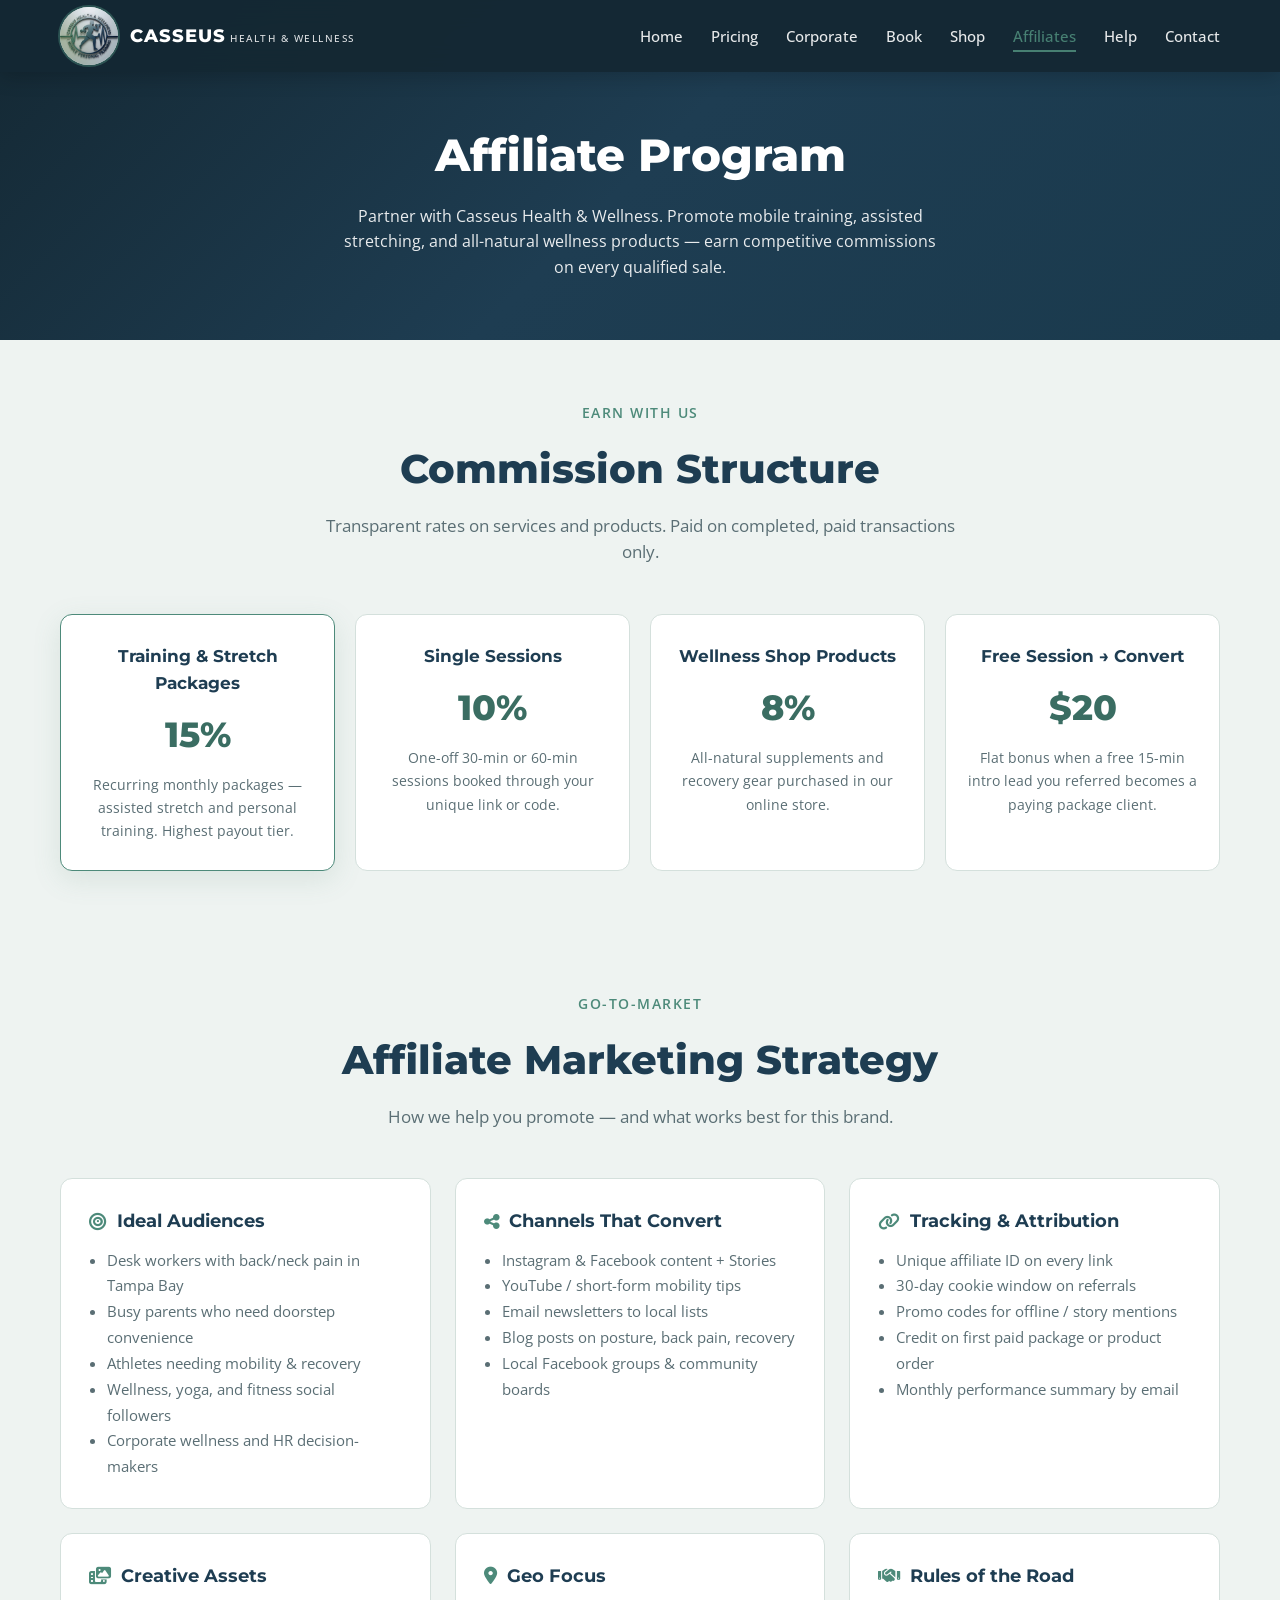
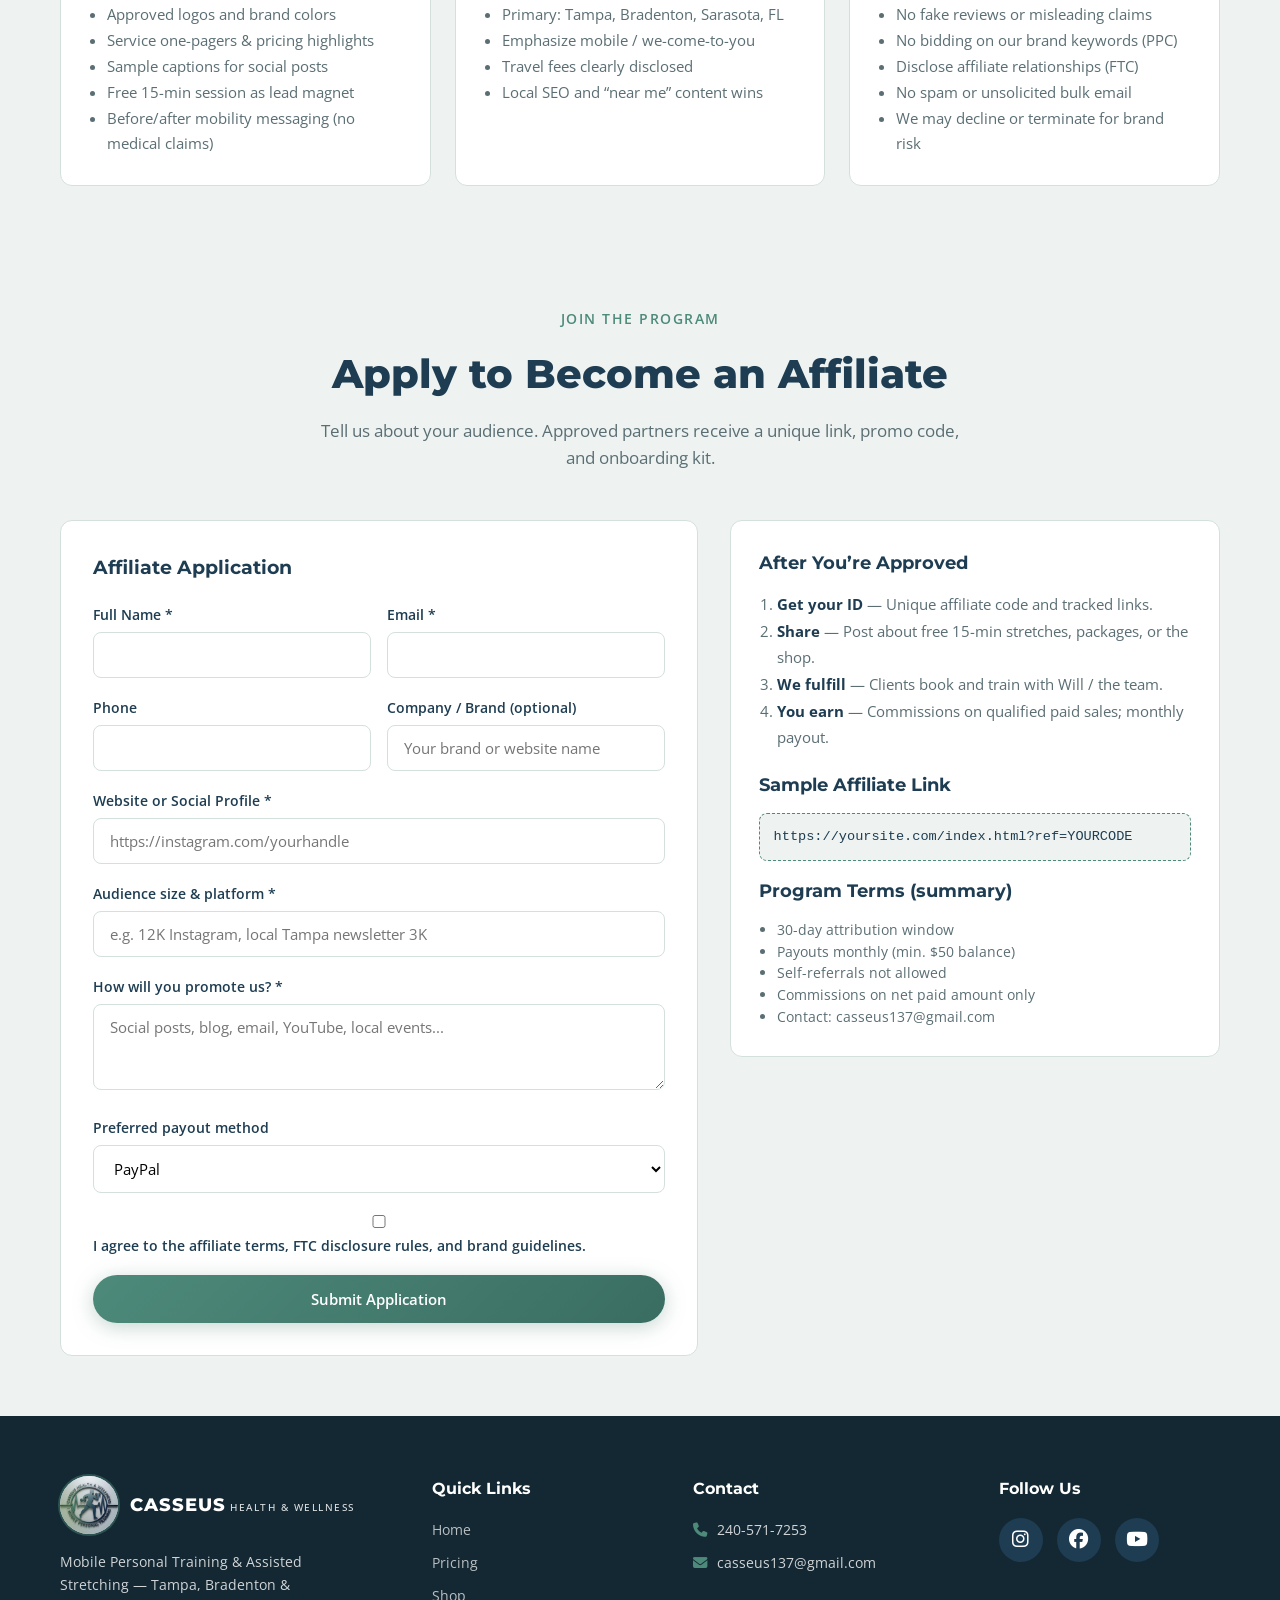
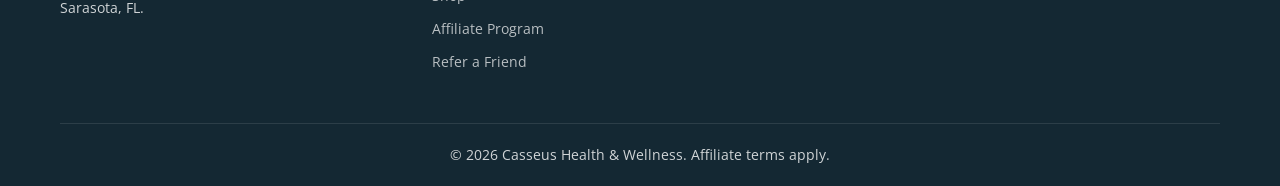
==== commit 544f935f: "Add logo to site header" ====
--- a/affiliate.html
+++ b/affiliate.html
@@ -186,7 +186,7 @@
     <div class="container header-inner">
       <a href="index.html" class="logo">
         <div class="logo-icon">
-          <img src="assets/logo.jpg" alt="Casseus Health & Wellness logo">
+          <img src="assets/logo.svg" alt="Casseus Health & Wellness logo">
         </div>
         <div class="logo-text">
           <span class="logo-main">CASSEUS</span>
@@ -410,7 +410,7 @@
         <div class="footer-brand">
           <div class="logo">
             <div class="logo-icon">
-          <img src="assets/logo.jpg" alt="Casseus Health & Wellness logo">
+          <img src="assets/logo.svg" alt="Casseus Health & Wellness logo">
         </div>
             <div class="logo-text">
               <span class="logo-main">CASSEUS</span>
--- a/styles.css
+++ b/styles.css
@@ -1,19 +1,20 @@
 :root {
-  --navy: #1a3a4d;
-  --navy-dark: #102833;
-  --navy-light: #2c5163;
-  --teal: #5b8a78;
-  --teal-dark: #3f6d5e;
-  --green: #6b9a82;
-  --lime: #8fb89c;
+  --navy: #1e3d52;
+  --navy-dark: #142833;
+  --navy-light: #2a5166;
+  --teal: #4d8a7a;
+  --teal-dark: #3a6d62;
+  --green: #5a8f7a;
+  --lime: #7eaa96;
   --white: #ffffff;
-  --off-white: #eef3f2;
-  --gray: #5c6e76;
-  --gray-light: #d7e0e2;
+  --off-white: #eef3f1;
+  --gray: #5a6e74;
+  --gray-light: #d4e0dc;
   --red: #ef4444;
-  --shadow: 0 10px 40px rgba(16, 40, 51, 0.16);
+  --shadow: 0 10px 40px rgba(20, 40, 51, 0.16);
   --radius: 12px;
   --transition: all 0.3s ease;
+}
 }
 
 * {
@@ -52,7 +53,7 @@
   left: 0;
   right: 0;
   z-index: 1000;
-  background: rgba(10, 37, 64, 0.95);
+  background: rgba(20, 40, 51, 0.96);
   backdrop-filter: blur(12px);
   transition: var(--transition);
 }
@@ -77,9 +78,9 @@
 }
 
 .logo-icon {
-  width: 48px;
-  height: 48px;
-  background: transparent;
+  width: 58px;
+  height: 58px;
+  background: #e8eeec;
   border-radius: 50%;
   display: flex;
   align-items: center;
@@ -87,13 +88,14 @@
   font-size: 1.1rem;
   overflow: hidden;
   flex-shrink: 0;
-  box-shadow: 0 0 0 2px rgba(91, 138, 120, 0.35);
+  box-shadow: 0 0 0 2px rgba(77, 138, 122, 0.45);
 }
 .logo-icon img {
   width: 100%;
   height: 100%;
-  object-fit: cover;
+  object-fit: contain;
   display: block;
+}
 }
 
 .logo-text {
--- a/styles.css
+++ b/styles.css
@@ -1,19 +1,20 @@
 :root {
-  --navy: #1a3a4d;
-  --navy-dark: #102833;
-  --navy-light: #2c5163;
-  --teal: #5b8a78;
-  --teal-dark: #3f6d5e;
-  --green: #6b9a82;
-  --lime: #8fb89c;
+  --navy: #1e3d52;
+  --navy-dark: #142833;
+  --navy-light: #2a5166;
+  --teal: #4d8a7a;
+  --teal-dark: #3a6d62;
+  --green: #5a8f7a;
+  --lime: #7eaa96;
   --white: #ffffff;
-  --off-white: #eef3f2;
-  --gray: #5c6e76;
-  --gray-light: #d7e0e2;
+  --off-white: #eef3f1;
+  --gray: #5a6e74;
+  --gray-light: #d4e0dc;
   --red: #ef4444;
-  --shadow: 0 10px 40px rgba(16, 40, 51, 0.16);
+  --shadow: 0 10px 40px rgba(20, 40, 51, 0.16);
   --radius: 12px;
   --transition: all 0.3s ease;
+}
 }
 
 * {
@@ -52,7 +53,7 @@
   left: 0;
   right: 0;
   z-index: 1000;
-  background: rgba(10, 37, 64, 0.95);
+  background: rgba(20, 40, 51, 0.96);
   backdrop-filter: blur(12px);
   transition: var(--transition);
 }
@@ -77,9 +78,9 @@
 }
 
 .logo-icon {
-  width: 48px;
-  height: 48px;
-  background: transparent;
+  width: 58px;
+  height: 58px;
+  background: #e8eeec;
   border-radius: 50%;
   display: flex;
   align-items: center;
@@ -87,13 +88,14 @@
   font-size: 1.1rem;
   overflow: hidden;
   flex-shrink: 0;
-  box-shadow: 0 0 0 2px rgba(91, 138, 120, 0.35);
+  box-shadow: 0 0 0 2px rgba(77, 138, 122, 0.45);
 }
 .logo-icon img {
   width: 100%;
   height: 100%;
-  object-fit: cover;
+  object-fit: contain;
   display: block;
+}
 }
 
 .logo-text {
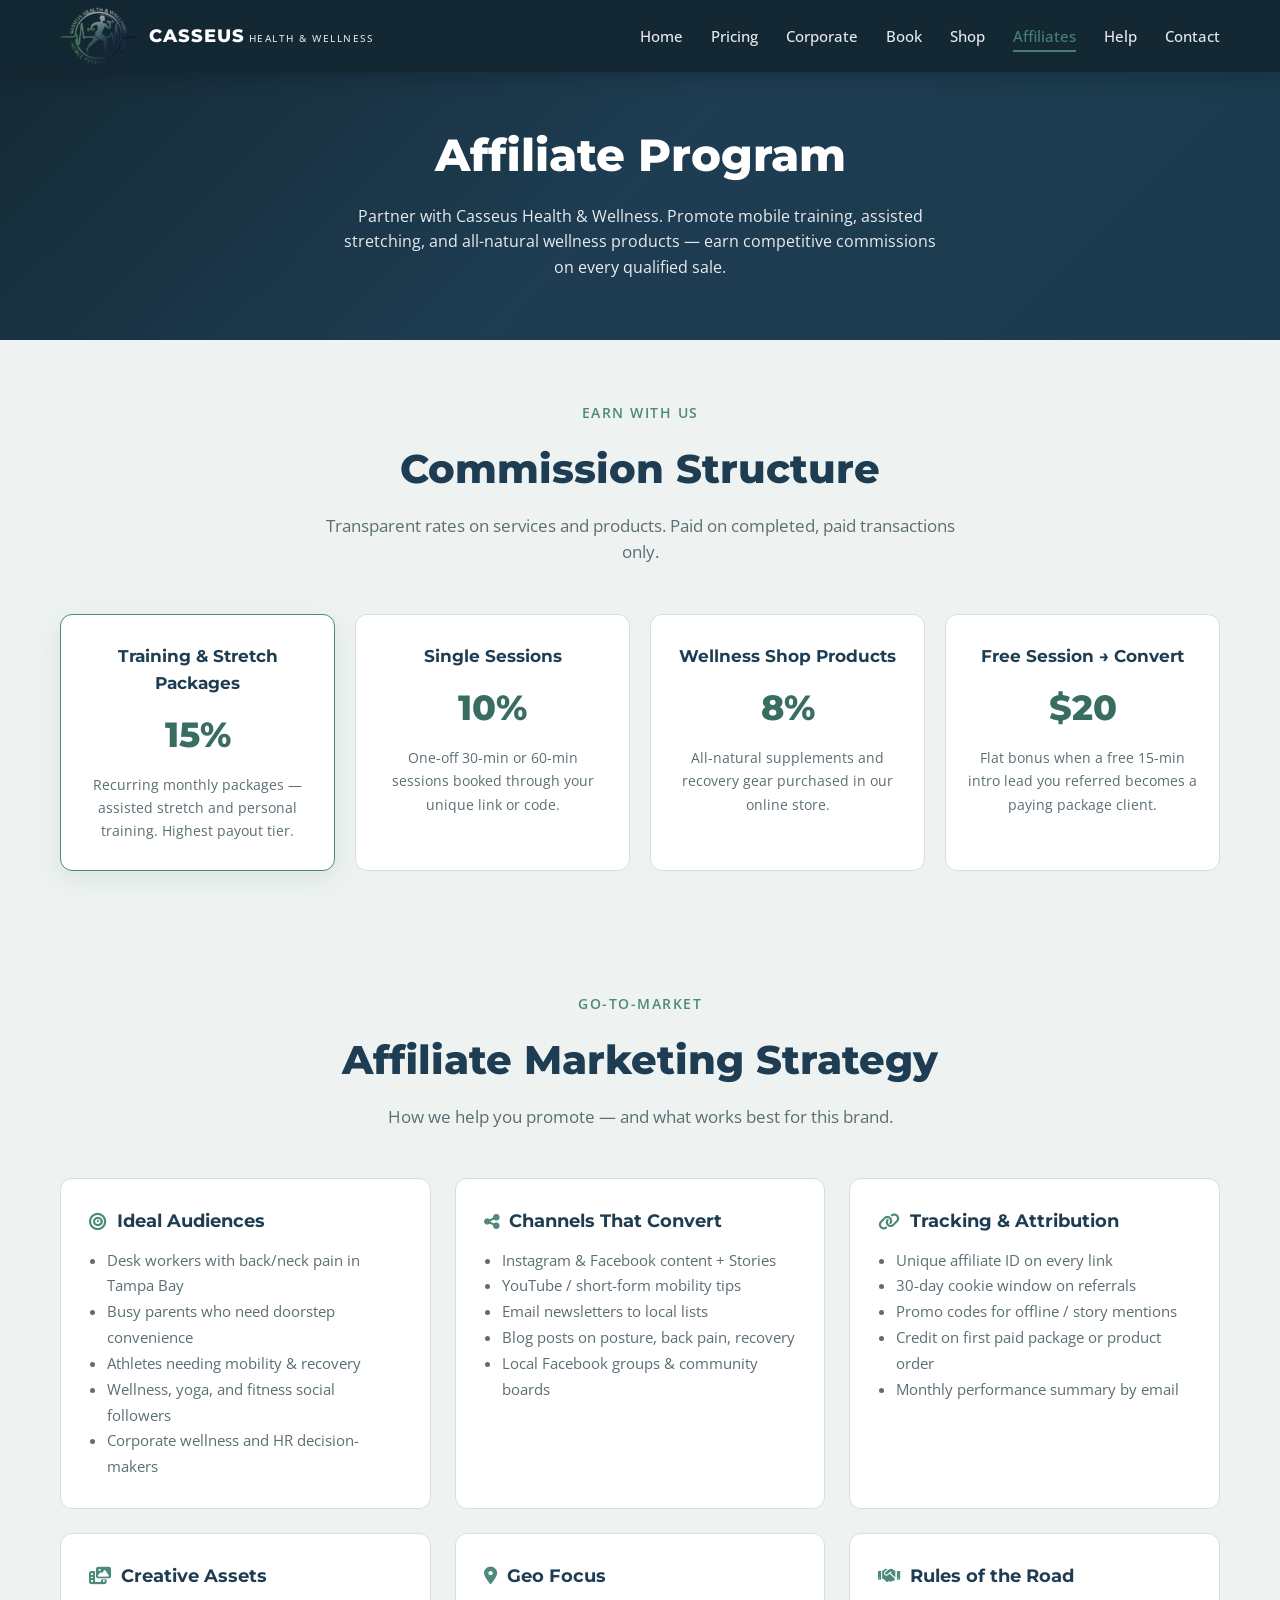
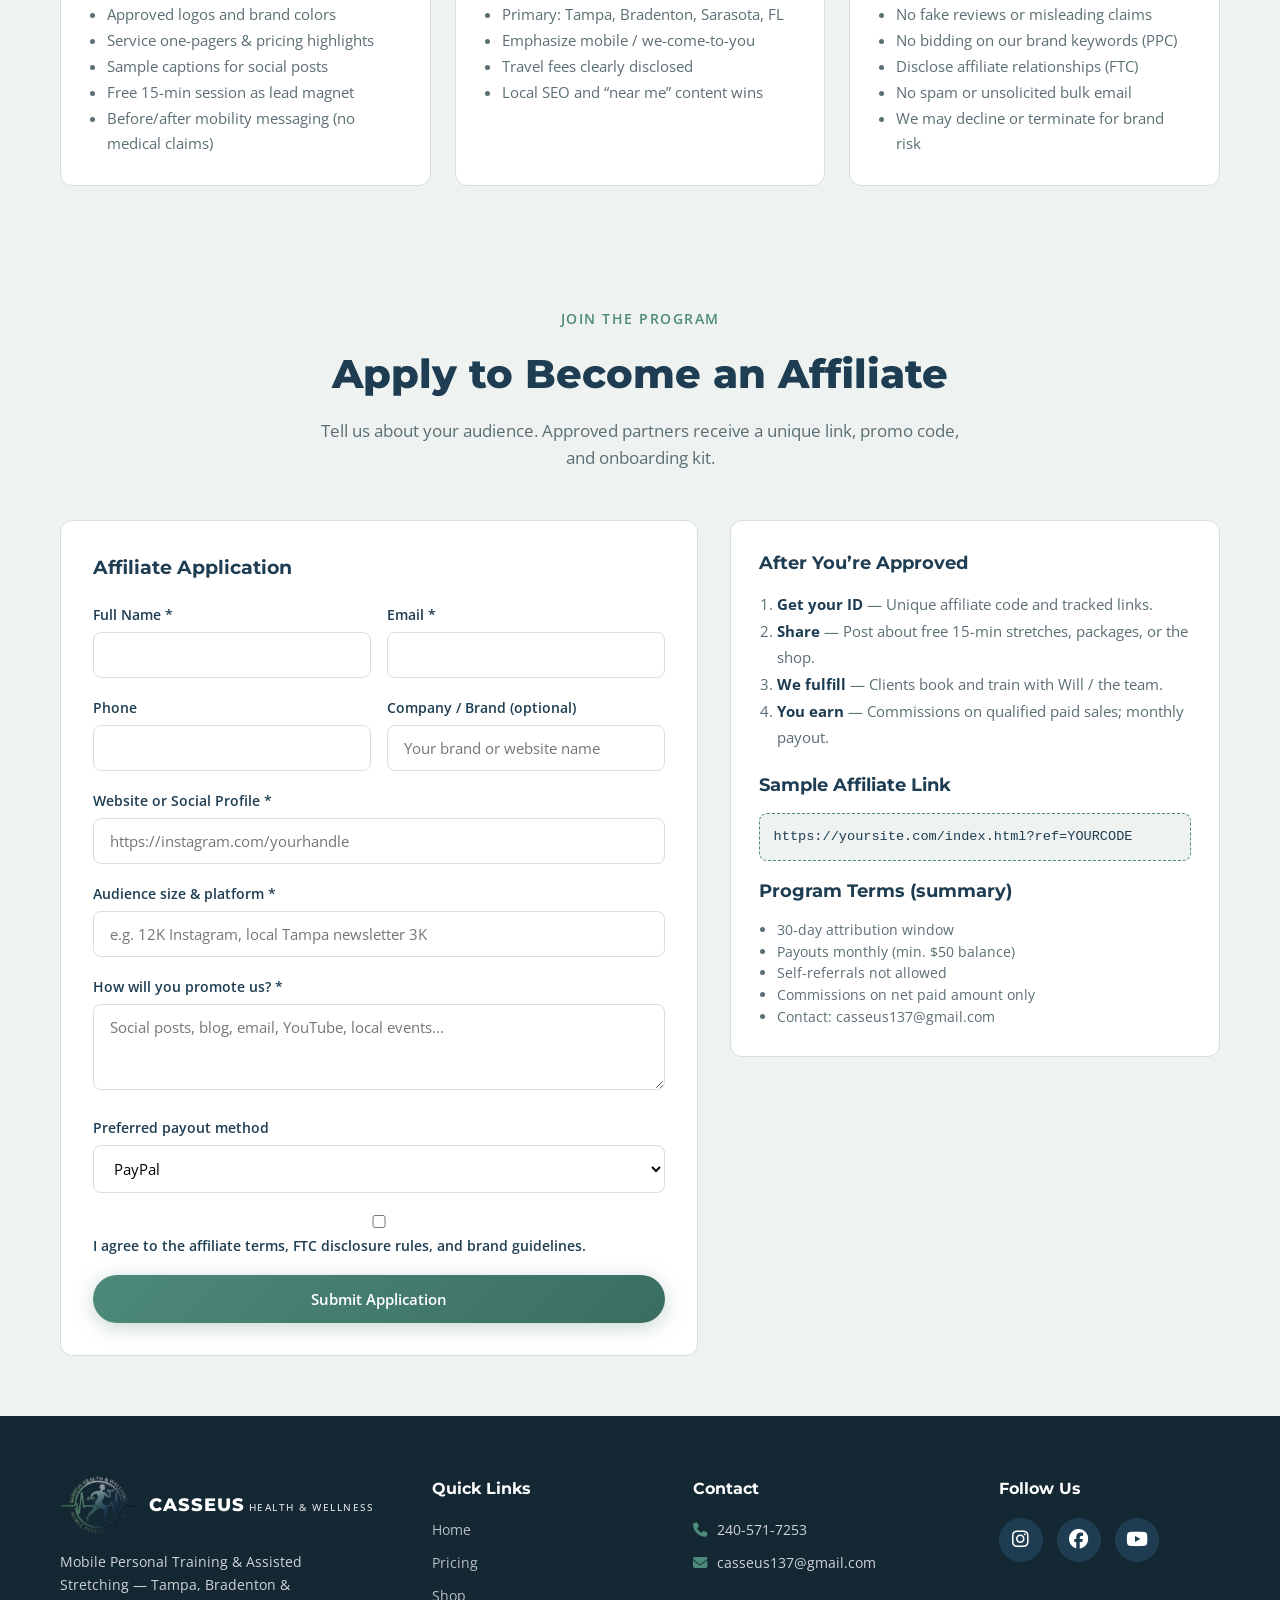
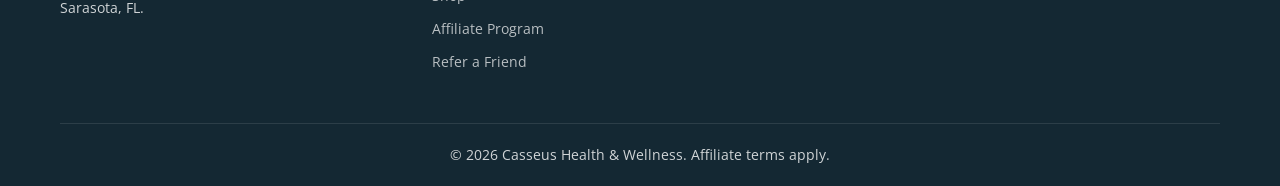
==== commit 0adb4633: "Use transparent logo in site header" ====
--- a/affiliate.html
+++ b/affiliate.html
@@ -15,7 +15,7 @@
 .header{position:fixed;top:0;left:0;right:0;z-index:1000;background:rgba(10,37,64,.95);backdrop-filter:blur(12px)}
 .header-inner{display:flex;align-items:center;justify-content:space-between;height:72px}
 .logo{display:flex;align-items:center;gap:12px;text-decoration:none;color:var(--white)}
-.logo-icon{width:42px;height:42px;background:linear-gradient(135deg,var(--teal),var(--green));border-radius:50%;display:flex;align-items:center;justify-content:center}
+.logo-icon{height:58px;display:flex;align-items:center;flex-shrink:0}
 .logo-main{font-weight:800;font-size:1.15rem;letter-spacing:1px}
 .logo-sub{font-size:.65rem;letter-spacing:1.5px;opacity:.85}
 .nav{display:flex;gap:20px}
--- a/styles.css
+++ b/styles.css
@@ -78,22 +78,14 @@
 }
 
 .logo-icon {
-  width: 58px;
   height: 58px;
-  background: #e8eeec;
-  border-radius: 50%;
-  display: flex;
-  align-items: center;
-  justify-content: center;
-  font-size: 1.1rem;
-  overflow: hidden;
+  display: flex;
+  align-items: center;
   flex-shrink: 0;
-  box-shadow: 0 0 0 2px rgba(77, 138, 122, 0.45);
 }
 .logo-icon img {
-  width: 100%;
-  height: 100%;
-  object-fit: contain;
+  height: 58px;
+  width: auto;
   display: block;
 }
 }
--- a/styles.css
+++ b/styles.css
@@ -78,22 +78,14 @@
 }
 
 .logo-icon {
-  width: 58px;
   height: 58px;
-  background: #e8eeec;
-  border-radius: 50%;
-  display: flex;
-  align-items: center;
-  justify-content: center;
-  font-size: 1.1rem;
-  overflow: hidden;
+  display: flex;
+  align-items: center;
   flex-shrink: 0;
-  box-shadow: 0 0 0 2px rgba(77, 138, 122, 0.45);
 }
 .logo-icon img {
-  width: 100%;
-  height: 100%;
-  object-fit: contain;
+  height: 58px;
+  width: auto;
   display: block;
 }
 }
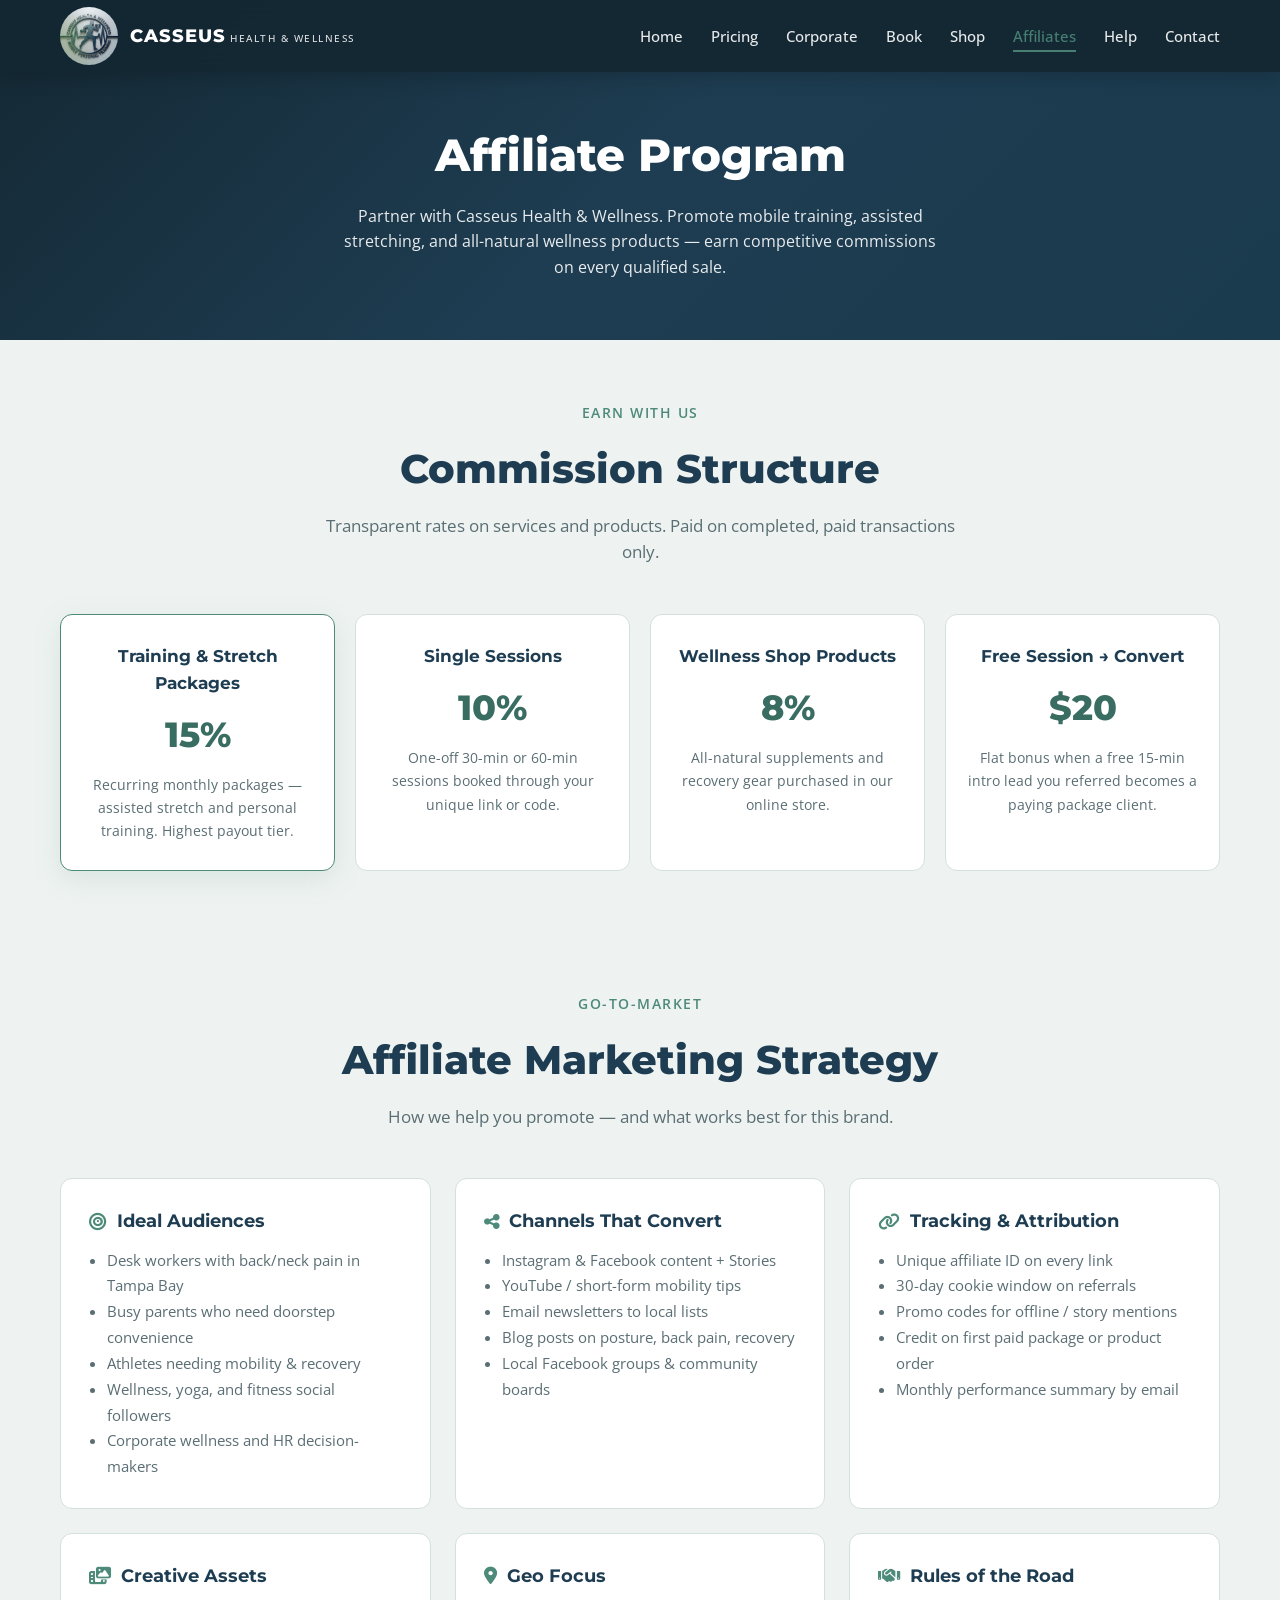
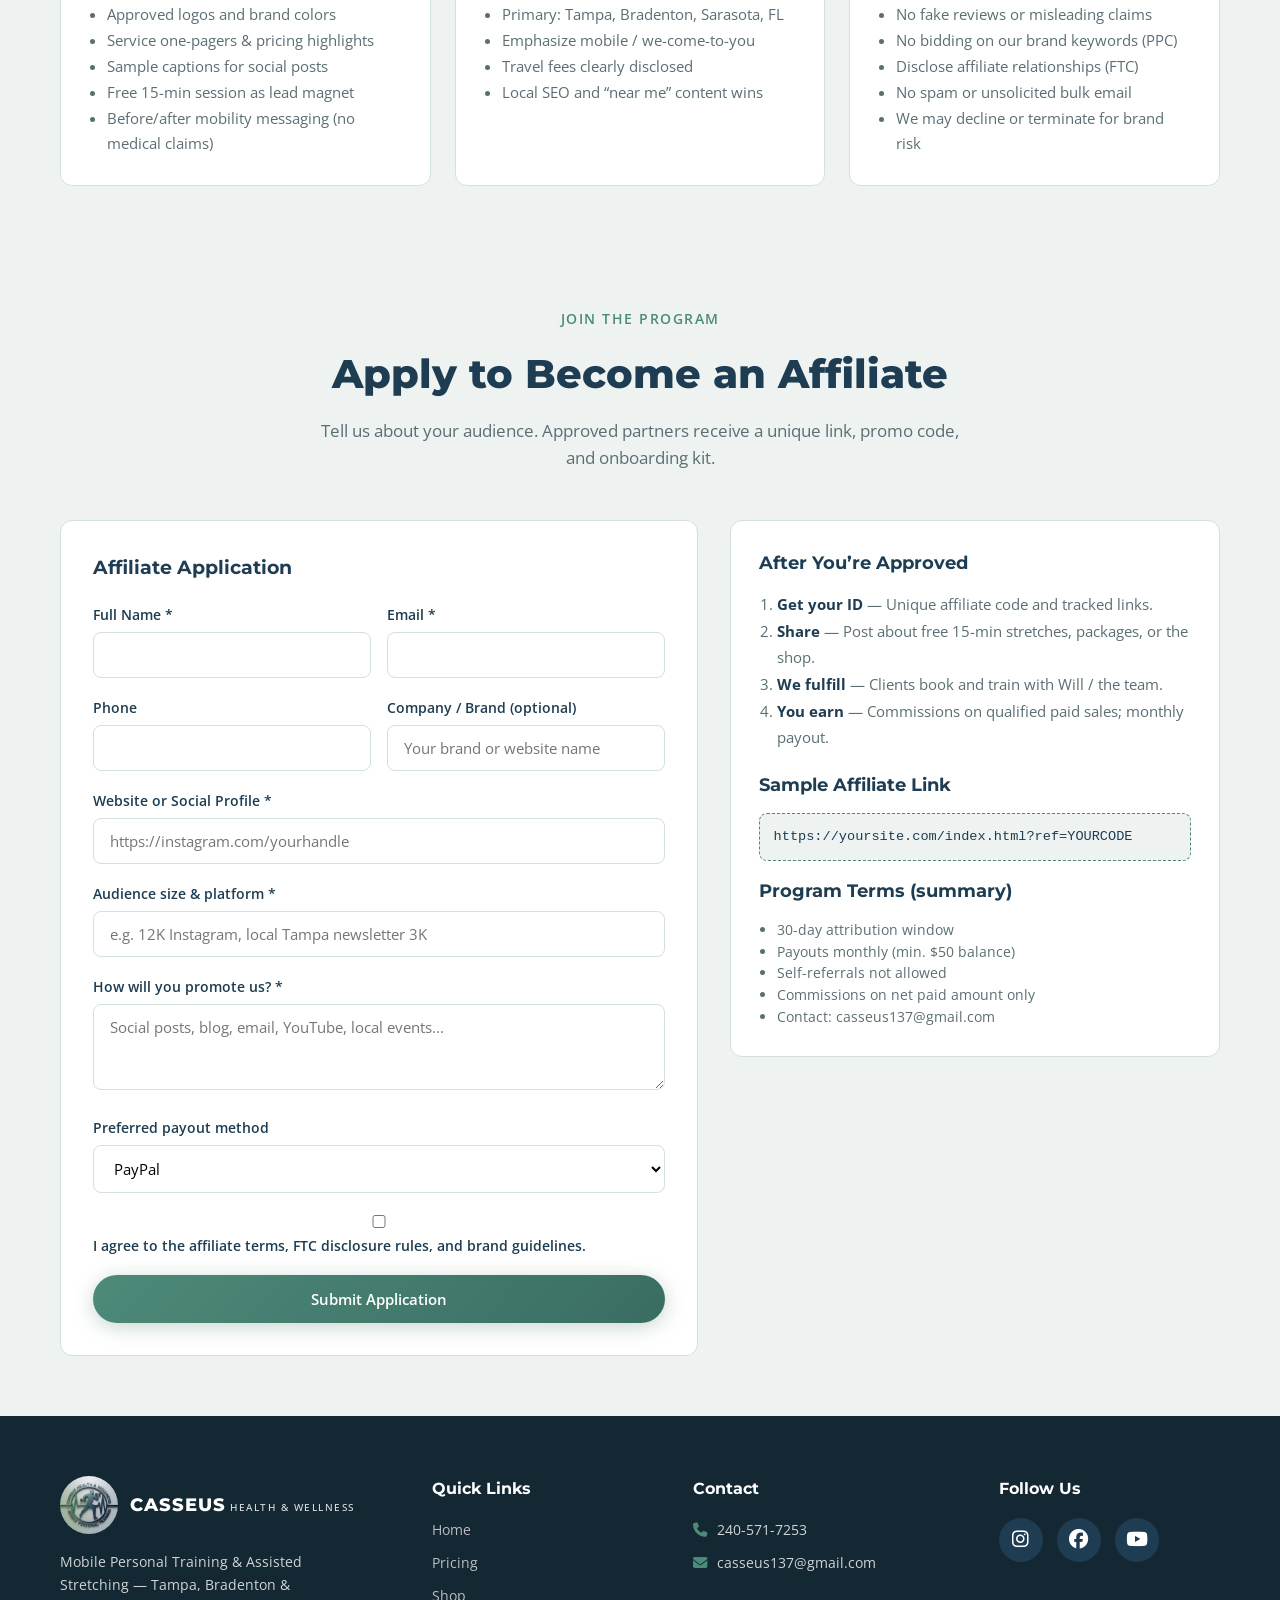
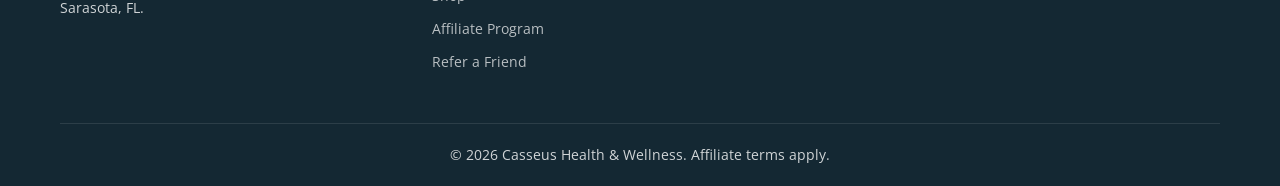
==== commit e0c69e83: "Restore circular badge logo in header" ====
--- a/affiliate.html
+++ b/affiliate.html
@@ -15,7 +15,7 @@
 .header{position:fixed;top:0;left:0;right:0;z-index:1000;background:rgba(10,37,64,.95);backdrop-filter:blur(12px)}
 .header-inner{display:flex;align-items:center;justify-content:space-between;height:72px}
 .logo{display:flex;align-items:center;gap:12px;text-decoration:none;color:var(--white)}
-.logo-icon{height:58px;display:flex;align-items:center;flex-shrink:0}
+.logo-icon{width:58px;height:58px;border-radius:50%;overflow:hidden;display:flex;align-items:center;flex-shrink:0}
 .logo-main{font-weight:800;font-size:1.15rem;letter-spacing:1px}
 .logo-sub{font-size:.65rem;letter-spacing:1.5px;opacity:.85}
 .nav{display:flex;gap:20px}
@@ -186,7 +186,7 @@
     <div class="container header-inner">
       <a href="index.html" class="logo">
         <div class="logo-icon">
-          <img src="assets/logo.svg" alt="Casseus Health & Wellness logo">
+          <img src="assets/logo-circle.svg" alt="Casseus Health & Wellness logo">
         </div>
         <div class="logo-text">
           <span class="logo-main">CASSEUS</span>
@@ -410,7 +410,7 @@
         <div class="footer-brand">
           <div class="logo">
             <div class="logo-icon">
-          <img src="assets/logo.svg" alt="Casseus Health & Wellness logo">
+          <img src="assets/logo-circle.svg" alt="Casseus Health & Wellness logo">
         </div>
             <div class="logo-text">
               <span class="logo-main">CASSEUS</span>
--- a/styles.css
+++ b/styles.css
@@ -78,14 +78,17 @@
 }
 
 .logo-icon {
+  width: 58px;
   height: 58px;
-  display: flex;
-  align-items: center;
+  border-radius: 50%;
+  overflow: hidden;
   flex-shrink: 0;
+  display: flex;
 }
 .logo-icon img {
-  height: 58px;
-  width: auto;
+  width: 100%;
+  height: 100%;
+  object-fit: cover;
   display: block;
 }
 }
--- a/styles.css
+++ b/styles.css
@@ -78,14 +78,17 @@
 }
 
 .logo-icon {
+  width: 58px;
   height: 58px;
-  display: flex;
-  align-items: center;
+  border-radius: 50%;
+  overflow: hidden;
   flex-shrink: 0;
+  display: flex;
 }
 .logo-icon img {
-  height: 58px;
-  width: auto;
+  width: 100%;
+  height: 100%;
+  object-fit: cover;
   display: block;
 }
 }
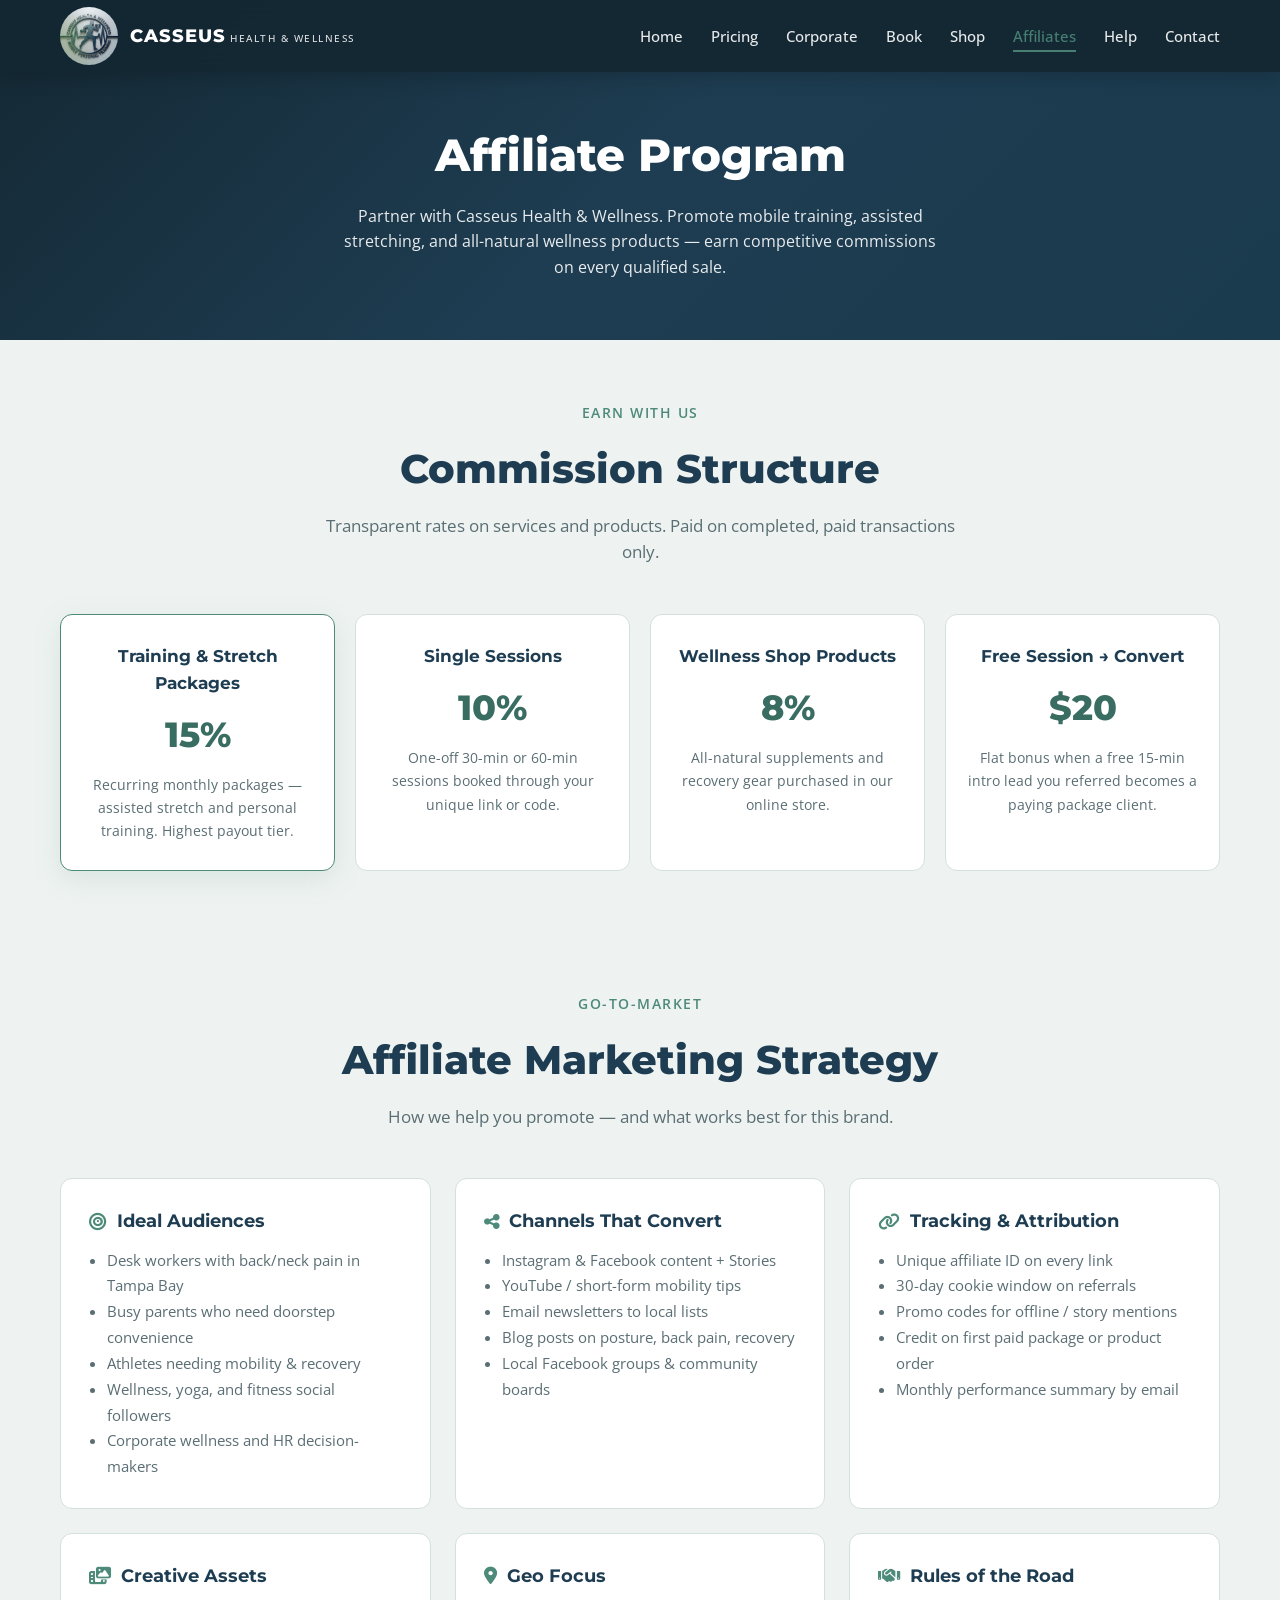
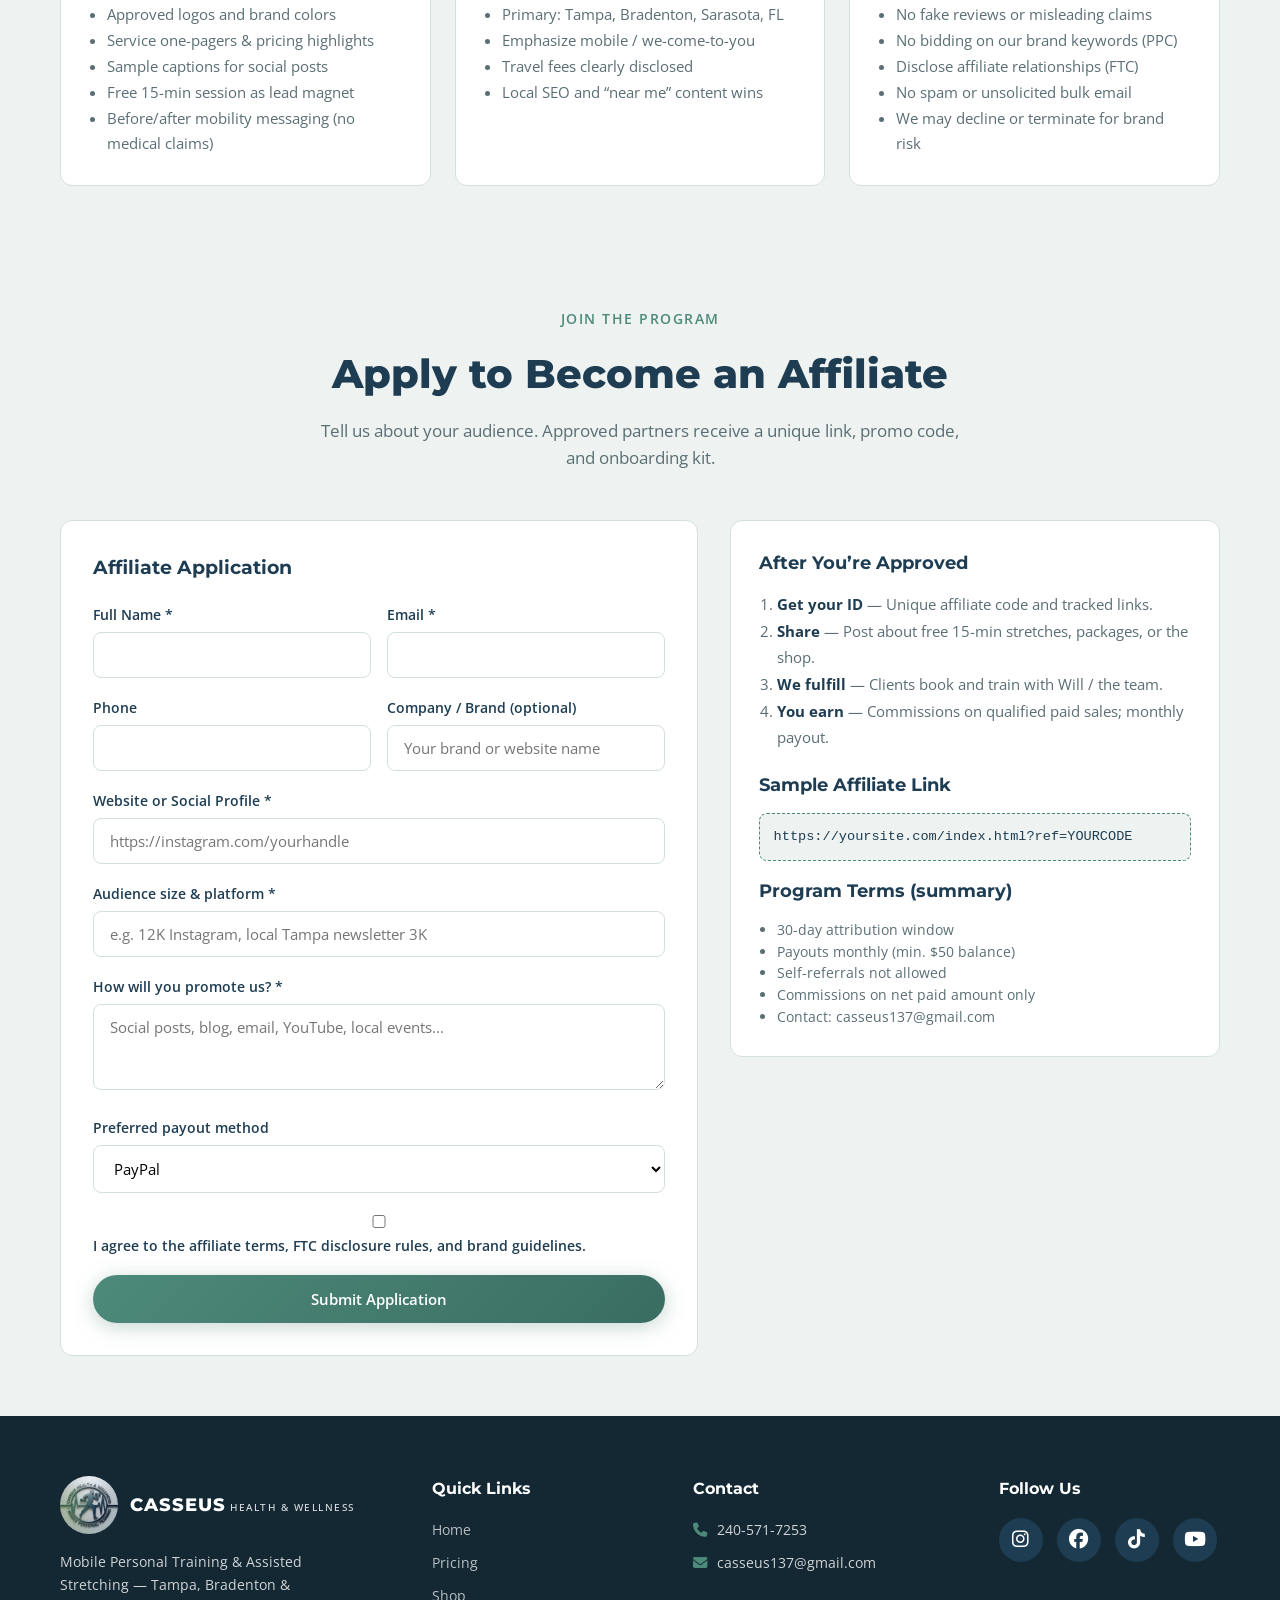
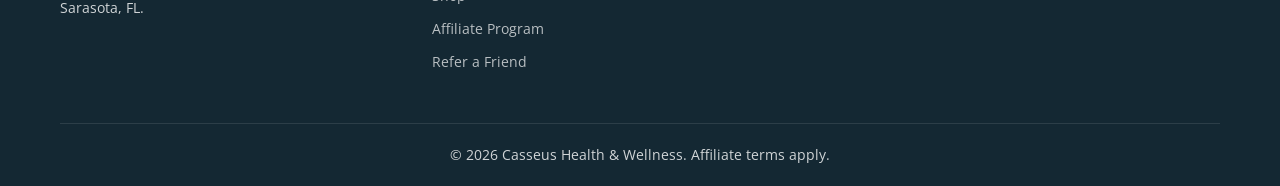
==== commit 709ebb10: "Sign once (waiver + refund policy, one signature), real client reviews section, TikTok + updated soc" ====
--- a/affiliate.html
+++ b/affiliate.html
@@ -436,7 +436,8 @@
           <h4>Follow Us</h4>
           <div class="social-links">
             <a href="https://www.instagram.com/casseus_healthwellness" target="_blank" rel="noopener"><i class="fab fa-instagram"></i></a>
-            <a href="https://www.facebook.com/share/14dT8uuVjNz/" target="_blank" rel="noopener"><i class="fab fa-facebook"></i></a>
+            <a href="https://www.facebook.com/share/1DjTJfnbcM/" target="_blank" rel="noopener"><i class="fab fa-facebook"></i></a>
+            <a href="https://www.tiktok.com/@casseushealth_wellness" target="_blank" rel="noopener" aria-label="TikTok"><i class="fab fa-tiktok"></i></a>
             <a href="https://youtube.com/@willcasseus576" target="_blank" rel="noopener"><i class="fab fa-youtube"></i></a>
           </div>
         </div>
--- a/styles.css
+++ b/styles.css
@@ -744,6 +744,19 @@
   display: block;
 }
 
+.price-summary {
+  background: rgba(91,138,120,0.1);
+  border-radius: 8px;
+  padding: 12px 16px;
+  margin-bottom: 20px;
+  font-size: 0.95rem;
+  display: none;
+}
+
+.price-summary.visible {
+  display: block;
+}
+
 .payment-section {
   background: var(--white);
   border-radius: 8px;
@@ -2247,8 +2260,19 @@
   font-weight: 600;
   padding: 12px 16px 16px;
 }
+.section-photo { width: 100%; height: 360px; object-fit: cover; border-radius: 16px; margin-top: 28px; display: block; }
 .film-wide { grid-column: 1 / -1; }
 @media (max-width: 768px) {
   .film-grid { grid-template-columns: 1fr; }
   .film-wide { grid-column: auto; }
 }
+
+/* Testimonials */
+.testimonials{background:#f6f9f7;padding:72px 0}
+.t-agg a{color:var(--teal,#2f7d64);font-weight:600}
+.t-grid{display:grid;grid-template-columns:repeat(auto-fit,minmax(280px,1fr));gap:20px;margin-top:12px}
+.t-card{background:#fff;border:1px solid #e3ebe6;border-radius:14px;padding:22px;box-shadow:0 2px 10px rgba(20,40,30,.05)}
+.t-card p{margin:0 0 10px;line-height:1.55}
+.t-stars{color:#f2a516;font-size:1.05rem;letter-spacing:2px;margin-bottom:10px}
+.t-chip{display:inline-block;background:rgba(47,125,100,.12);color:#256b52;font-size:.78rem;font-weight:700;border-radius:999px;padding:3px 10px;margin-bottom:10px}
+.t-meta{font-size:.85rem;color:#64748b;margin:0}
--- a/styles.css
+++ b/styles.css
@@ -744,6 +744,19 @@
   display: block;
 }
 
+.price-summary {
+  background: rgba(91,138,120,0.1);
+  border-radius: 8px;
+  padding: 12px 16px;
+  margin-bottom: 20px;
+  font-size: 0.95rem;
+  display: none;
+}
+
+.price-summary.visible {
+  display: block;
+}
+
 .payment-section {
   background: var(--white);
   border-radius: 8px;
@@ -2247,8 +2260,19 @@
   font-weight: 600;
   padding: 12px 16px 16px;
 }
+.section-photo { width: 100%; height: 360px; object-fit: cover; border-radius: 16px; margin-top: 28px; display: block; }
 .film-wide { grid-column: 1 / -1; }
 @media (max-width: 768px) {
   .film-grid { grid-template-columns: 1fr; }
   .film-wide { grid-column: auto; }
 }
+
+/* Testimonials */
+.testimonials{background:#f6f9f7;padding:72px 0}
+.t-agg a{color:var(--teal,#2f7d64);font-weight:600}
+.t-grid{display:grid;grid-template-columns:repeat(auto-fit,minmax(280px,1fr));gap:20px;margin-top:12px}
+.t-card{background:#fff;border:1px solid #e3ebe6;border-radius:14px;padding:22px;box-shadow:0 2px 10px rgba(20,40,30,.05)}
+.t-card p{margin:0 0 10px;line-height:1.55}
+.t-stars{color:#f2a516;font-size:1.05rem;letter-spacing:2px;margin-bottom:10px}
+.t-chip{display:inline-block;background:rgba(47,125,100,.12);color:#256b52;font-size:.78rem;font-weight:700;border-radius:999px;padding:3px 10px;margin-bottom:10px}
+.t-meta{font-size:.85rem;color:#64748b;margin:0}
